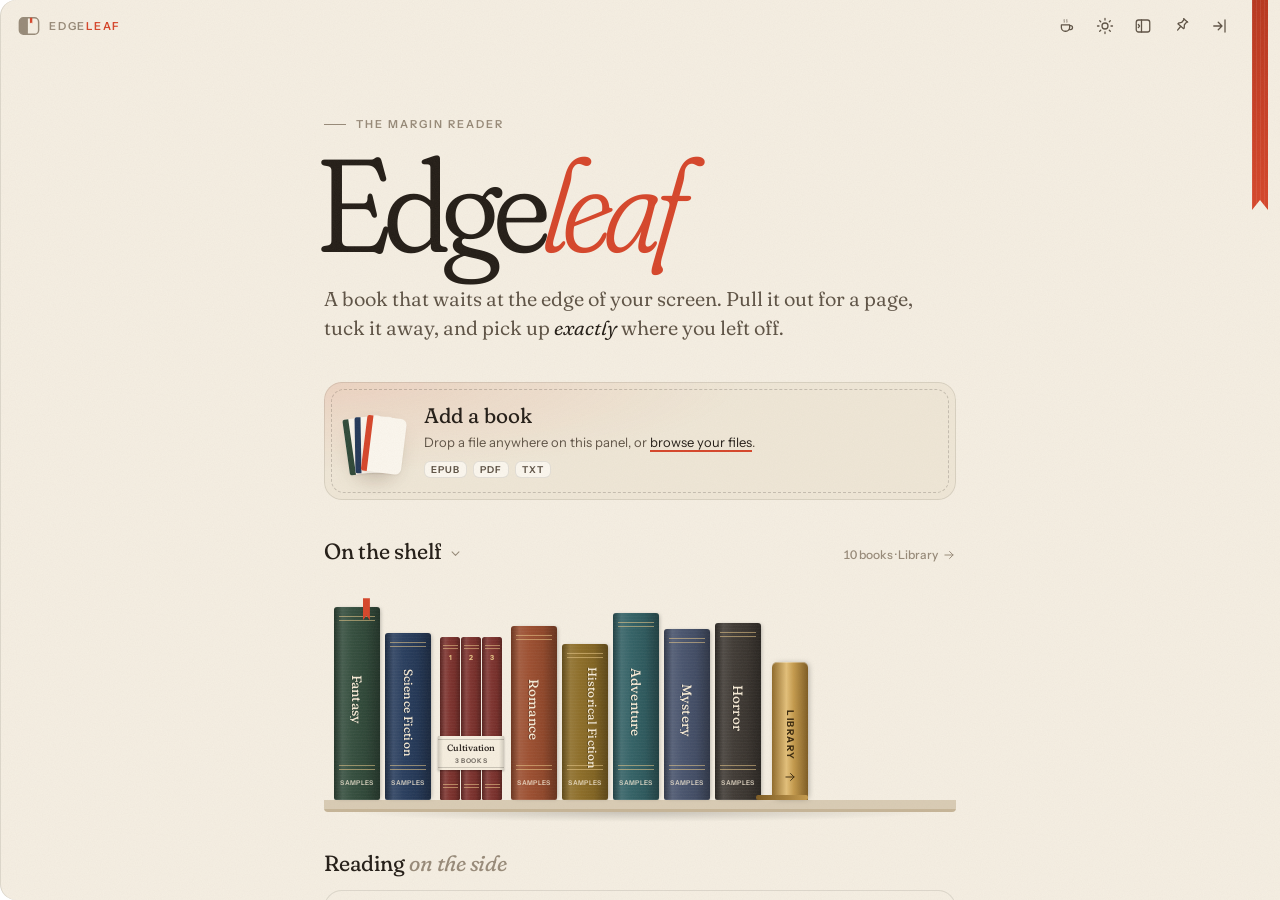
==== demo/index.html @ f2e80395 "Update the download page" ====
<!doctype html>
<html lang="en" data-theme="paper" data-side="right">
  <head>
    <meta charset="UTF-8" />
    <meta name="viewport" content="width=device-width, initial-scale=1.0" />
    <title>Edgeleaf</title>
    <script type="module" crossorigin src="./assets/main-uQHDrkDy.js"></script>
    <link rel="modulepreload" crossorigin href="./assets/core-wILW7VWW.js">
    <link rel="modulepreload" crossorigin href="./assets/preload-helper-uBIymjUX.js">
    <link rel="modulepreload" crossorigin href="./assets/formats-BS9eq_yO.js">
    <link rel="stylesheet" crossorigin href="./assets/main-HCdjuvVk.css">
  </head>
  <body>
    <div class="app">
      <div class="view view-home"></div>
      <div class="view view-library" hidden></div>
      <div class="view view-reader" hidden></div>
      <div class="veil" aria-hidden="true">
        <div class="veil-frame">
          <div class="veil-book"><span></span><span></span><span></span></div>
          <div class="veil-title">Let go to shelve it</div>
          <div class="veil-sub">EPUB · PDF · TXT</div>
        </div>
      </div>
      <div class="toasts"></div>
      <div class="grip" title="Drag to resize · double-click for ⅓"><span class="grip-label"></span></div>
    </div>
  </body>
</html>
---- demo/assets/main-HCdjuvVk.css ----
@font-face{font-family:Fraunces Variable;font-style:normal;font-display:swap;font-weight:100 900;src:url(./fraunces-vietnamese-full-normal-7BpKI3vF.woff2)format("woff2-variations");unicode-range:U+102-103,U+110-111,U+128-129,U+168-169,U+1A0-1A1,U+1AF-1B0,U+300-301,U+303-304,U+308-309,U+323,U+329,U+1EA0-1EF9,U+20AB}@font-face{font-family:Fraunces Variable;font-style:normal;font-display:swap;font-weight:100 900;src:url(./fraunces-latin-ext-full-normal-YHFkNujK.woff2)format("woff2-variations");unicode-range:U+100-2BA,U+2BD-2C5,U+2C7-2CC,U+2CE-2D7,U+2DD-2FF,U+304,U+308,U+329,U+1D00-1DBF,U+1E00-1E9F,U+1EF2-1EFF,U+2020,U+20A0-20AB,U+20AD-20C0,U+2113,U+2C60-2C7F,U+A720-A7FF}@font-face{font-family:Fraunces Variable;font-style:normal;font-display:swap;font-weight:100 900;src:url(./fraunces-latin-full-normal-CFFu7zhK.woff2)format("woff2-variations");unicode-range:U+??,U+131,U+152-153,U+2BB-2BC,U+2C6,U+2DA,U+2DC,U+304,U+308,U+329,U+2000-206F,U+20AC,U+2122,U+2191,U+2193,U+2212,U+2215,U+FEFF,U+FFFD}@font-face{font-family:Fraunces Variable;font-style:italic;font-display:swap;font-weight:100 900;src:url(./fraunces-vietnamese-full-italic-BHALq22K.woff2)format("woff2-variations");unicode-range:U+102-103,U+110-111,U+128-129,U+168-169,U+1A0-1A1,U+1AF-1B0,U+300-301,U+303-304,U+308-309,U+323,U+329,U+1EA0-1EF9,U+20AB}@font-face{font-family:Fraunces Variable;font-style:italic;font-display:swap;font-weight:100 900;src:url(./fraunces-latin-ext-full-italic-B8-t4Nou.woff2)format("woff2-variations");unicode-range:U+100-2BA,U+2BD-2C5,U+2C7-2CC,U+2CE-2D7,U+2DD-2FF,U+304,U+308,U+329,U+1D00-1DBF,U+1E00-1E9F,U+1EF2-1EFF,U+2020,U+20A0-20AB,U+20AD-20C0,U+2113,U+2C60-2C7F,U+A720-A7FF}@font-face{font-family:Fraunces Variable;font-style:italic;font-display:swap;font-weight:100 900;src:url(./fraunces-latin-full-italic-D2JnYqd-.woff2)format("woff2-variations");unicode-range:U+??,U+131,U+152-153,U+2BB-2BC,U+2C6,U+2DA,U+2DC,U+304,U+308,U+329,U+2000-206F,U+20AC,U+2122,U+2191,U+2193,U+2212,U+2215,U+FEFF,U+FFFD}@font-face{font-family:Literata Variable;font-style:normal;font-display:swap;font-weight:200 900;src:url(./literata-cyrillic-ext-wght-normal-CGKlZYBf.woff2)format("woff2-variations");unicode-range:U+460-52F,U+1C80-1C8A,U+20B4,U+2DE0-2DFF,U+A640-A69F,U+FE2E-FE2F}@font-face{font-family:Literata Variable;font-style:normal;font-display:swap;font-weight:200 900;src:url(./literata-cyrillic-wght-normal-DLqwHbi6.woff2)format("woff2-variations");unicode-range:U+301,U+400-45F,U+490-491,U+4B0-4B1,U+2116}@font-face{font-family:Literata Variable;font-style:normal;font-display:swap;font-weight:200 900;src:url(./literata-greek-ext-wght-normal-e3e57Shi.woff2)format("woff2-variations");unicode-range:U+1F??}@font-face{font-family:Literata Variable;font-style:normal;font-display:swap;font-weight:200 900;src:url(./literata-greek-wght-normal-CO1l-giJ.woff2)format("woff2-variations");unicode-range:U+370-377,U+37A-37F,U+384-38A,U+38C,U+38E-3A1,U+3A3-3FF}@font-face{font-family:Literata Variable;font-style:normal;font-display:swap;font-weight:200 900;src:url(./literata-vietnamese-wght-normal-LcSrhZ7T.woff2)format("woff2-variations");unicode-range:U+102-103,U+110-111,U+128-129,U+168-169,U+1A0-1A1,U+1AF-1B0,U+300-301,U+303-304,U+308-309,U+323,U+329,U+1EA0-1EF9,U+20AB}@font-face{font-family:Literata Variable;font-style:normal;font-display:swap;font-weight:200 900;src:url(./literata-latin-ext-wght-normal-BnEbWgdZ.woff2)format("woff2-variations");unicode-range:U+100-2BA,U+2BD-2C5,U+2C7-2CC,U+2CE-2D7,U+2DD-2FF,U+304,U+308,U+329,U+1D00-1DBF,U+1E00-1E9F,U+1EF2-1EFF,U+2020,U+20A0-20AB,U+20AD-20C0,U+2113,U+2C60-2C7F,U+A720-A7FF}@font-face{font-family:Literata Variable;font-style:normal;font-display:swap;font-weight:200 900;src:url(./literata-latin-wght-normal-DLxlUchJ.woff2)format("woff2-variations");unicode-range:U+??,U+131,U+152-153,U+2BB-2BC,U+2C6,U+2DA,U+2DC,U+304,U+308,U+329,U+2000-206F,U+20AC,U+2122,U+2191,U+2193,U+2212,U+2215,U+FEFF,U+FFFD}@font-face{font-family:Literata Variable;font-style:italic;font-display:swap;font-weight:200 900;src:url(./literata-cyrillic-ext-wght-italic-DrMGjC4f.woff2)format("woff2-variations");unicode-range:U+460-52F,U+1C80-1C8A,U+20B4,U+2DE0-2DFF,U+A640-A69F,U+FE2E-FE2F}@font-face{font-family:Literata Variable;font-style:italic;font-display:swap;font-weight:200 900;src:url(./literata-cyrillic-wght-italic-C2hF6zFe.woff2)format("woff2-variations");unicode-range:U+301,U+400-45F,U+490-491,U+4B0-4B1,U+2116}@font-face{font-family:Literata Variable;font-style:italic;font-display:swap;font-weight:200 900;src:url(./literata-greek-ext-wght-italic-f6xT_0ee.woff2)format("woff2-variations");unicode-range:U+1F??}@font-face{font-family:Literata Variable;font-style:italic;font-display:swap;font-weight:200 900;src:url(./literata-greek-wght-italic-9BAkQpca.woff2)format("woff2-variations");unicode-range:U+370-377,U+37A-37F,U+384-38A,U+38C,U+38E-3A1,U+3A3-3FF}@font-face{font-family:Literata Variable;font-style:italic;font-display:swap;font-weight:200 900;src:url(./literata-vietnamese-wght-italic-LyOFdRXZ.woff2)format("woff2-variations");unicode-range:U+102-103,U+110-111,U+128-129,U+168-169,U+1A0-1A1,U+1AF-1B0,U+300-301,U+303-304,U+308-309,U+323,U+329,U+1EA0-1EF9,U+20AB}@font-face{font-family:Literata Variable;font-style:italic;font-display:swap;font-weight:200 900;src:url(./literata-latin-ext-wght-italic-CC1SwlwQ.woff2)format("woff2-variations");unicode-range:U+100-2BA,U+2BD-2C5,U+2C7-2CC,U+2CE-2D7,U+2DD-2FF,U+304,U+308,U+329,U+1D00-1DBF,U+1E00-1E9F,U+1EF2-1EFF,U+2020,U+20A0-20AB,U+20AD-20C0,U+2113,U+2C60-2C7F,U+A720-A7FF}@font-face{font-family:Literata Variable;font-style:italic;font-display:swap;font-weight:200 900;src:url(./literata-latin-wght-italic-Bm_GJfSc.woff2)format("woff2-variations");unicode-range:U+??,U+131,U+152-153,U+2BB-2BC,U+2C6,U+2DA,U+2DC,U+304,U+308,U+329,U+2000-206F,U+20AC,U+2122,U+2191,U+2193,U+2212,U+2215,U+FEFF,U+FFFD}@font-face{font-family:Newsreader Variable;font-style:normal;font-display:swap;font-weight:200 800;src:url(./newsreader-vietnamese-wght-normal-Czsa-EzN.woff2)format("woff2-variations");unicode-range:U+102-103,U+110-111,U+128-129,U+168-169,U+1A0-1A1,U+1AF-1B0,U+300-301,U+303-304,U+308-309,U+323,U+329,U+1EA0-1EF9,U+20AB}@font-face{font-family:Newsreader Variable;font-style:normal;font-display:swap;font-weight:200 800;src:url(./newsreader-latin-ext-wght-normal-C-3rgBeH.woff2)format("woff2-variations");unicode-range:U+100-2BA,U+2BD-2C5,U+2C7-2CC,U+2CE-2D7,U+2DD-2FF,U+304,U+308,U+329,U+1D00-1DBF,U+1E00-1E9F,U+1EF2-1EFF,U+2020,U+20A0-20AB,U+20AD-20C0,U+2113,U+2C60-2C7F,U+A720-A7FF}@font-face{font-family:Newsreader Variable;font-style:normal;font-display:swap;font-weight:200 800;src:url(./newsreader-latin-wght-normal-CCVVNp6i.woff2)format("woff2-variations");unicode-range:U+??,U+131,U+152-153,U+2BB-2BC,U+2C6,U+2DA,U+2DC,U+304,U+308,U+329,U+2000-206F,U+20AC,U+2122,U+2191,U+2193,U+2212,U+2215,U+FEFF,U+FFFD}@font-face{font-family:Newsreader Variable;font-style:italic;font-display:swap;font-weight:200 800;src:url(./newsreader-vietnamese-wght-italic-xAqemagA.woff2)format("woff2-variations");unicode-range:U+102-103,U+110-111,U+128-129,U+168-169,U+1A0-1A1,U+1AF-1B0,U+300-301,U+303-304,U+308-309,U+323,U+329,U+1EA0-1EF9,U+20AB}@font-face{font-family:Newsreader Variable;font-style:italic;font-display:swap;font-weight:200 800;src:url(./newsreader-latin-ext-wght-italic-DFS986qL.woff2)format("woff2-variations");unicode-range:U+100-2BA,U+2BD-2C5,U+2C7-2CC,U+2CE-2D7,U+2DD-2FF,U+304,U+308,U+329,U+1D00-1DBF,U+1E00-1E9F,U+1EF2-1EFF,U+2020,U+20A0-20AB,U+20AD-20C0,U+2113,U+2C60-2C7F,U+A720-A7FF}@font-face{font-family:Newsreader Variable;font-style:italic;font-display:swap;font-weight:200 800;src:url(./newsreader-latin-wght-italic-Bxi8ein9.woff2)format("woff2-variations");unicode-range:U+??,U+131,U+152-153,U+2BB-2BC,U+2C6,U+2DA,U+2DC,U+304,U+308,U+329,U+2000-206F,U+20AC,U+2122,U+2191,U+2193,U+2212,U+2215,U+FEFF,U+FFFD}@font-face{font-family:Instrument Sans Variable;font-style:normal;font-display:swap;font-weight:400 700;src:url(./instrument-sans-latin-ext-wght-normal-B5bTHO_g.woff2)format("woff2-variations");unicode-range:U+100-2BA,U+2BD-2C5,U+2C7-2CC,U+2CE-2D7,U+2DD-2FF,U+304,U+308,U+329,U+1D00-1DBF,U+1E00-1E9F,U+1EF2-1EFF,U+2020,U+20A0-20AB,U+20AD-20C0,U+2113,U+2C60-2C7F,U+A720-A7FF}@font-face{font-family:Instrument Sans Variable;font-style:normal;font-display:swap;font-weight:400 700;src:url(./instrument-sans-latin-wght-normal-BbzFLZTg.woff2)format("woff2-variations");unicode-range:U+??,U+131,U+152-153,U+2BB-2BC,U+2C6,U+2DA,U+2DC,U+304,U+308,U+329,U+2000-206F,U+20AC,U+2122,U+2191,U+2193,U+2212,U+2215,U+FEFF,U+FFFD}:root{--display:"Fraunces Variable", "Iowan Old Style", Georgia, serif;--ui:"Instrument Sans Variable", -apple-system, "Segoe UI", system-ui, sans-serif;--read-font:"Literata Variable", Georgia, serif;--read-size:18px;--read-leading:1.6;--ease-out:cubic-bezier(.16, 1, .3, 1);--ease-in:cubic-bezier(.7, 0, .84, 0);--radius:16px;--bar-h:52px;--bg:#f5efe3;--bg-2:#efe7d7;--surface:#fbf7ef;--ink:#221c16;--ink-2:#5d5245;--ink-3:#978a79;--line:#221c161c;--line-2:#221c1633;--accent:#d6452a;--accent-2:#b8361e;--accent-soft:#d6452a1f;--on-accent:#fff8f0;--shelf:#d9ccb5;--shelf-edge:#c6b598;--shadow:0 1px 2px #3c28140f, 0 8px 24px -8px #3c28142e;--shadow-lg:0 2px 6px #3c281414, 0 24px 60px -16px #3c281459;--grain-opacity:.07;--selection:#d6452a33;--lightningcss-light:initial;--lightningcss-dark: ;color-scheme:light}[data-theme=sepia]{--bg:#ecdfc4;--bg-2:#e4d4b5;--surface:#f4e9d2;--ink:#36271a;--ink-2:#6a5236;--ink-3:#9c8563;--line:#36271a21;--line-2:#36271a3d;--accent:#b5412a;--accent-2:#963320;--accent-soft:#b5412a21;--shelf:#cdb58c;--shelf-edge:#b89c6d;--selection:#b5412a38}[data-theme=dusk]{--bg:#1d1916;--bg-2:#241f1b;--surface:#2a2420;--ink:#ebe1d1;--ink-2:#b6a792;--ink-3:#7d705f;--line:#ebe1d117;--line-2:#ebe1d12e;--accent:#f0694a;--accent-2:#ff8466;--accent-soft:#f0694a24;--on-accent:#1d1916;--shelf:#3a322b;--shelf-edge:#2b2520;--shadow:0 1px 2px #0000004d, 0 8px 24px -8px #0009;--shadow-lg:0 2px 6px #00000059, 0 24px 60px -16px #000000bf;--grain-opacity:.05;--selection:#f0694a47;--lightningcss-light: ;--lightningcss-dark:initial;color-scheme:dark}[data-theme=night]{--bg:#0c0c0e;--bg-2:#131316;--surface:#17171b;--ink:#d9d6cf;--ink-2:#9d9990;--ink-3:#65625c;--line:#d9d6cf14;--line-2:#d9d6cf29;--accent:#ff7757;--accent-2:#ff9377;--accent-soft:#ff775721;--on-accent:#0c0c0e;--shelf:#26262b;--shelf-edge:#1b1b1f;--shadow:0 1px 2px #0006, 0 8px 24px -8px #000c;--shadow-lg:0 2px 6px #00000080, 0 24px 60px -16px #000000e6;--grain-opacity:.04;--selection:#ff775742;--lightningcss-light: ;--lightningcss-dark:initial;color-scheme:dark}*,:before,:after{box-sizing:border-box}html,body{background:0 0;height:100%;margin:0;overflow:hidden}body{font-family:var(--ui);color:var(--ink);-webkit-font-smoothing:antialiased;text-rendering:optimizelegibility;-webkit-user-select:none;user-select:none;cursor:default}::selection{background:var(--selection)}button{font:inherit;color:inherit;cursor:pointer;background:0 0;border:0;padding:0}button:focus-visible,[tabindex]:focus-visible,input:focus-visible{outline:2px solid var(--accent);outline-offset:2px;border-radius:6px}svg{display:block}.app{background:var(--bg);border-radius:0 var(--radius) var(--radius) 0;box-shadow:inset -1px 0 0 var(--line);transition:background-color .5s var(--ease-out), color .5s var(--ease-out);isolation:isolate;position:fixed;inset:0;overflow:hidden}.app:after{content:"";pointer-events:none;z-index:100;opacity:var(--grain-opacity);background-image:url("data:image/svg+xml,%3Csvg xmlns='http://www.w3.org/2000/svg' width='220' height='220'%3E%3Cfilter id='n'%3E%3CfeTurbulence type='fractalNoise' baseFrequency='.85' numOctaves='3' stitchTiles='stitch'/%3E%3CfeColorMatrix values='0 0 0 0 .5 0 0 0 0 .4 0 0 0 0 .3 0 0 0 1.1 0'/%3E%3C/filter%3E%3Crect width='100%25' height='100%25' filter='url(%23n)'/%3E%3C/svg%3E");position:absolute;inset:0}[data-side=right] .app{border-radius:var(--radius) 0 0 var(--radius);box-shadow:inset 1px 0 0 var(--line)}.app{--slide:-1}[data-side=right] .app{--slide:1}.app.entering{animation:panel-in .55s var(--ease-out) both}.app.leaving{animation:panel-out .24s var(--ease-in) both}@keyframes panel-in{0%{transform:translateX(calc(var(--slide) * 36px));opacity:0;filter:blur(2px)}}@keyframes panel-out{to{transform:translateX(calc(var(--slide) * 48px));opacity:0;filter:blur(2px)}}[data-side=right] [data-act=tuck] svg{transform:scaleX(-1)}.view{flex-direction:column;display:flex;position:absolute;inset:0}.view[hidden]{display:none}.grip{z-index:70;cursor:ew-resize;touch-action:none;width:7px;position:absolute;top:0;bottom:0;right:0}[data-side=right] .grip{left:0;right:auto}.grip:before{content:"";background:var(--accent);opacity:0;width:1px;transition:opacity .2s;position:absolute;top:0;bottom:0;left:3px}.grip:after{content:"";background:var(--ink-3);opacity:0;border-radius:4px;width:4px;height:36px;margin-top:-18px;transition:opacity .2s,background-color .2s;position:absolute;top:50%;left:1.5px}.grip:hover:before,.resizing .grip:before{opacity:.5}.grip:hover:after,.resizing .grip:after{opacity:.8}.grip.snapped:after{background:var(--accent)}.grip-label{background:var(--ink);color:var(--bg);font:650 12px/1 var(--ui);font-variant-numeric:tabular-nums;white-space:nowrap;opacity:0;pointer-events:none;border-radius:9px;padding:6px 9px;transition:opacity .15s;position:absolute;top:50%;left:14px;translate:0 -50%}[data-side=left] .grip-label{left:auto;right:14px}.resizing .grip-label{opacity:1}.resizing,.resizing *{cursor:ew-resize!important;-webkit-user-select:none!important;user-select:none!important}[data-side=left] .rail{right:7px}.bar{z-index:20;height:var(--bar-h);flex:none;align-items:center;gap:4px;padding:0 44px 0 12px;display:flex;position:relative}.icon-btn{width:34px;height:34px;color:var(--ink-2);transition:background-color .2s, color .2s, transform .2s var(--ease-out);border-radius:10px;place-items:center;display:grid}.icon-btn:hover{background:var(--line);color:var(--ink)}.icon-btn:active{transform:scale(.92)}.icon-btn[aria-pressed=true]{color:var(--accent);background:var(--accent-soft)}.icon-btn svg{width:18px;height:18px}.pin-btn svg{transition:transform .5s var(--ease-out);transform:rotate(40deg)translateY(-1px)}.pin-btn .pin-body{transition:fill .3s}.pin-btn[aria-pressed=true] svg{transform:translateY(1.5px)}.pin-btn[aria-pressed=true] .pin-body{fill:color-mix(in srgb, currentColor 22%, transparent)}.spacer{flex:1}[data-tip]{position:relative}[data-tip]:after{content:attr(data-tip);background:var(--ink);color:var(--bg);font:500 11px/1 var(--ui);letter-spacing:.01em;white-space:nowrap;opacity:0;pointer-events:none;transition:opacity .15s, translate .2s var(--ease-out);z-index:50;border-radius:7px;padding:5px 8px;position:absolute;top:calc(100% + 6px);left:50%;translate:-50% -4px}[data-tip]:hover:after{opacity:1;transition-delay:.45s;translate:-50%}[data-tip-align=end]:after{left:auto;right:0;translate:0 -4px}[data-tip-align=end]:hover:after{translate:0}[data-tip-pos=above]:after{top:auto;bottom:calc(100% + 6px)}.kbd{background:var(--surface);min-width:24px;height:24px;box-shadow:inset 0 -2px 0 var(--line-2), 0 0 0 1px var(--line);font:600 11px/1 var(--ui);color:var(--ink-2);border-radius:7px;place-items:center;padding:0 6px;display:inline-grid}.switch{background:var(--line-2);border-radius:99px;flex:none;width:34px;height:20px;transition:background-color .25s;position:relative}.switch:after{content:"";background:var(--surface);width:16px;height:16px;transition:transform .3s var(--ease-out);border-radius:50%;position:absolute;top:2px;left:2px;box-shadow:0 1px 3px #00000040}.switch[aria-checked=true]{background:var(--accent)}.switch[aria-checked=true]:after{transform:translate(14px)}.seg{background:var(--bg-2);box-shadow:inset 0 0 0 1px var(--line);border-radius:11px;padding:3px;display:flex}.seg button{height:30px;font:550 12.5px/1 var(--ui);color:var(--ink-2);border-radius:8px;flex:1;transition:background-color .2s,color .2s,box-shadow .2s}.seg button[aria-pressed=true]{background:var(--surface);color:var(--ink);box-shadow:var(--shadow)}.toasts{z-index:90;pointer-events:none;justify-items:center;gap:8px;width:calc(100% - 32px);display:grid;position:absolute;bottom:22px;left:50%;translate:-50%}.toast{background:var(--ink);max-width:100%;color:var(--bg);font:500 13px/1.35 var(--ui);box-shadow:var(--shadow-lg);animation:toast-in .4s var(--ease-out) both;border-radius:12px;padding:10px 14px}.toast.with-action{pointer-events:auto;align-items:center;gap:14px;display:flex}.toast-action{font:700 12.5px/1 var(--ui);color:var(--accent-2);letter-spacing:.02em;flex:none}[data-theme=paper] .toast-action,[data-theme=sepia] .toast-action{color:#ffb49f}.toast.out{animation:toast-out .3s var(--ease-in) both}@keyframes toast-in{0%{opacity:0;transform:translateY(12px)scale(.96)}}@keyframes toast-out{to{opacity:0;transform:translateY(8px)}}.menu{z-index:95;background:var(--surface);min-width:190px;box-shadow:var(--shadow-lg), 0 0 0 1px var(--line);animation:pop .18s var(--ease-out) both;border-radius:12px;padding:5px;position:fixed}.menu button{width:100%;font:500 13px/1 var(--ui);text-align:left;border-radius:8px;align-items:center;gap:10px;padding:8px 10px;display:flex}.menu button:hover{background:var(--line)}.menu button.danger{color:var(--accent)}.menu-heading{font:650 10px/1 var(--ui);letter-spacing:.14em;text-transform:uppercase;color:var(--ink-3);padding:8px 10px 4px}.menu-check{color:var(--accent);margin-left:auto;font-weight:700}.menu{max-width:min(300px,100vw - 16px);max-height:min(84vh,640px);overflow-y:auto}.menu hr{background:var(--line);border:0;height:1px;margin:4px 6px}@keyframes pop{0%{opacity:0;transform:scale(.96)translateY(-4px)}}.veil{z-index:80;background:color-mix(in srgb, var(--bg) 82%, transparent);-webkit-backdrop-filter:blur(10px)saturate(1.2);opacity:0;pointer-events:none;transition:opacity .25s var(--ease-out);place-items:center;padding:18px;display:grid;position:absolute;inset:0}.veil.on{opacity:1}.veil-frame{border:1.5px dashed var(--accent);text-align:center;width:100%;height:100%;transition:transform .45s var(--ease-out);border-radius:20px;place-content:center;justify-items:center;gap:18px;display:grid;transform:scale(.97)}.veil.on .veil-frame{transform:none}.veil-book{width:84px;height:108px;animation:1.8s ease-in-out infinite veil-bob;position:relative}.veil-book span{background:var(--surface);box-shadow:var(--shadow);border-left:8px solid var(--accent);border-radius:4px 10px 10px 4px;position:absolute;inset:0}.veil-book span:first-child{opacity:.5;transform:rotate(-9deg)translate(-14px,6px)}.veil-book span:nth-child(2){opacity:.75;transform:rotate(6deg)translate(12px,2px)}@keyframes veil-bob{50%{transform:translateY(-8px)}}.veil-title{font:400 30px/1.05 var(--display);font-variation-settings:"opsz" 144, "SOFT" 100, "WONK" 1;letter-spacing:-.02em}.veil-sub{color:var(--ink-3);letter-spacing:.02em;font-size:13px}@media (prefers-reduced-motion:reduce){*,:before,:after{transition-duration:.001ms!important;animation-duration:.001ms!important}}.menu:has(.menu-choices){min-width:232px}.menu-choices{grid-auto-columns:minmax(0,1fr);grid-auto-flow:column;gap:3px;padding:2px 3px 6px;display:grid}.menu .menu-choices button{font:550 10px/1.1 var(--ui);text-align:center;color:var(--ink-2);border-radius:9px;align-content:start;justify-items:center;gap:6px;padding:8px 2px 7px;display:grid}.menu-choices svg{width:17px;height:17px}.menu .menu-choices.compact button{padding:7px 2px}.menu-icon{width:17px;height:17px;color:var(--ink-3);flex:none;place-items:center;display:grid}.menu-icon svg{width:16px;height:16px}.menu button:hover .menu-icon{color:var(--ink)}.menu button.danger .menu-icon{color:inherit}.menu-label{text-overflow:ellipsis;white-space:nowrap;flex:1;min-width:0;overflow:hidden}.menu-hint{font:500 11px/1 var(--ui);color:var(--ink-3);font-variant-numeric:tabular-nums;flex:none}.menu-hint+.menu-check{margin-left:0}.menu.has-filter{width:250px;max-height:min(64vh,430px)}.menu-filter{z-index:1;border:0;border-bottom:1px solid var(--line);background:var(--surface);width:calc(100% + 10px);font:500 13px/1 var(--ui);color:var(--ink);-webkit-user-select:text;user-select:text;border-radius:12px 12px 0 0;outline:0;margin:-5px -5px 4px;padding:13px 15px 10px;display:block;position:sticky;top:-5px}.menu-filter::placeholder{color:var(--ink-3)}.menu button[hidden],.menu hr[hidden],.menu-heading[hidden],.menu-choices[hidden],.menu-none[hidden]{display:none}.menu-none{font:italic 13.5px/1.2 var(--display);color:var(--ink-3);padding:10px}.menu button:focus-visible{background:var(--line);outline:0}.menu .menu-choices button[aria-checked=true]{background:var(--accent-soft);color:var(--accent)}.home-scroll{scrollbar-width:none;flex:1;overflow:clip auto}.home-scroll::-webkit-scrollbar{display:none}.home{--gutter:clamp(32px, 6vw, 44px);padding:4px var(--gutter) 40px;grid-template-columns:minmax(0,1fr);gap:40px;max-width:720px;margin:0 auto;display:grid}.continue-host:empty{display:none}.brand-mark{font:600 11px/1 var(--ui);letter-spacing:.16em;text-transform:uppercase;color:var(--ink-3);align-items:center;gap:9px;padding:0 6px;display:flex}.brand-mark svg{width:22px;height:22px}.brand-mark b{font-weight:inherit;color:var(--accent)}.tip-btn .steam{opacity:.5;transition:opacity .3s,stroke .3s}.tip-btn:hover .steam{stroke:var(--accent);opacity:1;animation:steam 1.8s var(--ease-out) infinite}.tip-btn:hover .steam+.steam{animation-delay:.4s}@keyframes steam{0%{opacity:0;transform:translateY(2px)}45%{opacity:1}to{opacity:0;transform:translateY(-2px)}}@media (prefers-reduced-motion:reduce){.tip-btn:hover .steam{animation:none}}.rise{animation:rise .9s var(--ease-out) both;animation-delay:calc(var(--i,0) * 70ms + 80ms)}@keyframes rise{0%{opacity:0;transform:translateY(14px)}}.hero{padding-top:clamp(28px,7vh,72px);position:relative}.eyebrow{font:600 11px/1 var(--ui);letter-spacing:.18em;text-transform:uppercase;color:var(--ink-3);align-items:center;gap:10px;display:flex}.eyebrow:before{content:"";background:currentColor;width:22px;height:1px}.wordmark{font-family:var(--display);letter-spacing:-.055em;font-variation-settings:"opsz" 144, "SOFT" 100, "WONK" 1;color:var(--ink);margin:18px 0 0 -.05em;font-size:clamp(64px,19vw,132px);font-weight:340;line-height:.86}.wordmark em{color:var(--accent);font-variation-settings:"opsz" 144, "SOFT" 100, "WONK" 1;font-style:italic;font-weight:300}.hero-ribbon{z-index:25;background:linear-gradient(180deg, var(--accent-2), var(--accent));clip-path:polygon(0 0,100% 0,100% 100%,50% calc(100% - 10px),0 100%);transform-origin:top;width:16px;height:210px;animation:ribbon-drop 1.3s var(--ease-out) .25s both;view-transition-name:ribbon;pointer-events:none;position:absolute;top:0;right:12px}.hero-ribbon:after{content:"";background:repeating-linear-gradient(90deg,#ffffff14 0 1px,#0000 1px 4px);position:absolute;inset:0}@keyframes ribbon-drop{0%{transform:scaleY(.15)}60%{transform:scaleY(1.04)}}.lede{max-width:30em;font-family:var(--display);font-variation-settings:"opsz" 24, "SOFT" 50;color:var(--ink-2);text-wrap:pretty;margin:22px 0 0;font-size:clamp(17px,4.2vw,20px);font-weight:360;line-height:1.45}.lede i{color:var(--ink)}.sec-head{justify-content:space-between;align-items:baseline;gap:12px;margin-bottom:16px;display:flex}.sec-head h2{font:400 22px/1 var(--display);font-variation-settings:"opsz" 48, "SOFT" 100;letter-spacing:-.01em;margin:0}.sec-head h2 i{color:var(--ink-3)}.shelf-pick{min-width:0;color:var(--ink);align-items:center;gap:7px;display:inline-flex}.shelf-pick[hidden]{display:none}.shelf-pick h2{text-overflow:ellipsis;white-space:nowrap;min-width:0;padding-bottom:2px;overflow:hidden}.shelf-pick svg{width:15px;height:15px;color:var(--ink-3);transition:transform .35s var(--ease-out), color .2s;flex:none;margin-top:3px}.shelf-pick:hover svg,.shelf-pick:focus-visible svg{color:var(--accent);transform:translateY(2px)}.sec-head .count{font:500 12px/1 var(--ui);color:var(--ink-3);font-variant-numeric:tabular-nums}.continue{background:var(--surface);width:100%;box-shadow:var(--shadow), inset 0 0 0 1px var(--line);text-align:left;transition:transform .35s var(--ease-out), box-shadow .35s var(--ease-out);border-radius:18px;align-items:center;gap:18px;padding:16px 18px 16px 16px;display:flex}.continue:hover{box-shadow:var(--shadow-lg), inset 0 0 0 1px var(--line);transform:translateY(-2px)}.continue:hover .continue-go{background:var(--accent);color:var(--on-accent);transform:translate(2px)}.cover{aspect-ratio:2/3;background:var(--c,#555) center / cover no-repeat;border-radius:3px 6px 6px 3px;flex:none;width:64px;position:relative;overflow:hidden;box-shadow:0 1px 1px #00000026,0 10px 18px -8px #00000073}.cover:before{content:"";background:linear-gradient(90deg,#00000047,#ffffff2e 5%,#0000000f 9%,#0000 16%);position:absolute;inset:0}.cover.typeset{color:#f6ecd9;align-content:space-between;padding:9px 7px 8px 10px;display:grid}.cover.typeset b{font:500 10px/1.1 var(--display);-webkit-hyphens:auto;hyphens:auto;font-variation-settings:"opsz" 24, "SOFT" 100;-webkit-line-clamp:5;-webkit-box-orient:vertical;display:-webkit-box;overflow:hidden}.cover.typeset span{font:600 6.5px/1 var(--ui);letter-spacing:.14em;text-transform:uppercase;opacity:.7;white-space:nowrap;text-overflow:ellipsis;overflow:hidden}.continue-body{flex:1;min-width:0}.continue-label{font:600 10.5px/1 var(--ui);letter-spacing:.16em;text-transform:uppercase;color:var(--accent)}.continue-title{font:400 21px/1.12 var(--display);font-variation-settings:"opsz" 36, "SOFT" 60;letter-spacing:-.01em;-webkit-line-clamp:2;-webkit-box-orient:vertical;margin-top:8px;display:-webkit-box;overflow:hidden}.continue-author{font:italic 400 14px/1.3 var(--display);color:var(--ink-2);white-space:nowrap;text-overflow:ellipsis;margin-top:3px;overflow:hidden}.meter{background:var(--line);border-radius:3px;height:3px;margin-top:12px;overflow:hidden}.meter i{height:100%;width:calc(var(--p) * 100%);background:var(--accent);border-radius:inherit;display:block}.continue-meta{font:500 11.5px/1.3 var(--ui);color:var(--ink-3);font-variant-numeric:tabular-nums;white-space:nowrap;text-overflow:ellipsis;margin-top:8px;overflow:hidden}.continue-go{background:var(--bg-2);width:38px;height:38px;color:var(--ink-2);transition:background-color .3s, color .3s, transform .35s var(--ease-out);border-radius:50%;flex:none;place-items:center;display:grid}.continue-go svg{width:18px;height:18px}.continue-label{white-space:nowrap}@media (max-width:430px){.continue{gap:14px;padding:14px}.continue .cover{width:54px}.continue-go{display:none}.continue-title{font-size:19px}.slot{gap:16px;padding:20px 18px}}.slot{text-align:left;background:radial-gradient(120% 140% at 0% 0%, var(--accent-soft), transparent 55%), var(--bg-2);width:100%;box-shadow:inset 0 0 0 1px var(--line);transition:box-shadow .3s, transform .35s var(--ease-out);border-radius:18px;align-items:center;gap:20px;padding:22px;display:flex;position:relative;overflow:hidden}.slot:after{content:"";border:1.5px dashed var(--line-2);pointer-events:none;border-radius:13px;transition:border-color .3s;position:absolute;inset:7px}.slot:hover{transform:translateY(-1px)}.slot:hover:after{border-color:var(--accent)}.slot-art{flex:none;width:58px;height:64px;position:relative}.slot-art span{background:var(--surface);width:40px;height:56px;box-shadow:var(--shadow);transition:transform .55s var(--ease-out);border-radius:2px 6px 6px 2px;position:absolute;bottom:0}.slot-art span:before{content:"";background:var(--c);border-radius:2px 0 0 2px;width:6px;position:absolute;top:0;bottom:0;left:0}.slot-art span:first-child{--c:#2f4a3a;left:0;transform:rotate(-8deg)}.slot-art span:nth-child(2){--c:#23395b;left:9px;transform:rotate(-1deg)}.slot-art span:nth-child(3){--c:var(--accent);left:18px;transform:rotate(7deg)}.slot:hover .slot-art span:first-child{transform:rotate(-16deg)translate(-4px,-2px)}.slot:hover .slot-art span:nth-child(2){transform:rotate(-2deg)translateY(-6px)}.slot:hover .slot-art span:nth-child(3){transform:rotate(14deg)translate(6px,-3px)}.slot-title{font:400 21px/1.1 var(--display);font-variation-settings:"opsz" 36, "SOFT" 100, "WONK" 1}.slot-sub{color:var(--ink-2);margin-top:6px;font-size:13px;line-height:1.4}.slot-sub u{-webkit-text-decoration-color:var(--accent);text-decoration-color:var(--accent);text-underline-offset:3px;color:var(--ink);text-decoration-thickness:1.5px}.formats{gap:6px;margin-top:10px;display:flex}.formats span{font:650 9.5px/1 var(--ui);letter-spacing:.1em;color:var(--ink-2);background:var(--surface);box-shadow:inset 0 0 0 1px var(--line);border-radius:6px;padding:4px 7px}.slot.busy .slot-title:after{content:"…";animation:1s steps(2,end) infinite blink}@keyframes blink{50%{opacity:0}}.rack{--row:232px;--plank:12px;background:repeating-linear-gradient(to bottom, transparent 0 calc(var(--row) - var(--plank)), var(--shelf) calc(var(--row) - var(--plank)) calc(var(--row) - 3px), var(--shelf-edge) calc(var(--row) - 3px) var(--row));border-radius:4px;flex-wrap:wrap;align-items:flex-end;column-gap:5px;padding:0 10px;display:flex;position:relative}.rack:after{content:"";pointer-events:none;background:radial-gradient(50% 100% at 50% 0,#0000002e,#0000);height:10px;position:absolute;bottom:-10px;left:4%;right:4%}.slot-cell[hidden]{display:none}.slot-cell{height:var(--row);padding-bottom:var(--plank);align-items:flex-end;display:flex}.spine{--w:40px;--h:180px;width:var(--w);height:var(--h);background-color:var(--c);color:#f5ead6;transform-origin:bottom;transition:transform .45s var(--ease-out), filter .3s;animation:spine-in .7s var(--ease-out) both;animation-delay:calc(var(--i,0) * 45ms + .25s);background-image:linear-gradient(90deg,#00000052,#ffffff1a 18%,#ffffff05 40%,#00000014 70%,#00000059),repeating-linear-gradient(0deg,#ffffff06 0 1px,#0000 1px 3px);border-radius:3px 3px 2px 2px;flex-direction:column;align-items:center;padding:22px 0 14px;display:flex;position:relative;box-shadow:inset 0 -1px #ffffff14,2px 0 4px -2px #00000059}@keyframes spine-in{0%{opacity:0;transform:translateY(24px)rotate(4deg)}}.spine:before,.spine:after{content:"";border-top:1px solid #eccb8a8c;border-bottom:1px solid #eccb8a8c;height:5px;position:absolute;left:5px;right:5px}.spine:before{top:9px}.spine:after{bottom:30px}.spine-title{writing-mode:vertical-rl;min-height:0;font:450 13.5px/1.05 var(--display);font-variation-settings:"opsz" 18, "SOFT" 100;letter-spacing:.01em;text-overflow:ellipsis;white-space:nowrap;text-shadow:0 1px #0000004d;flex:1;max-height:100%;overflow:hidden}.spine-title[data-lines="2"]{white-space:normal;text-wrap:balance;text-overflow:clip;width:2.2em}.spine-author{font:700 6.5px/1 var(--ui);letter-spacing:.06em;text-transform:uppercase;opacity:.72;max-width:calc(var(--w) - 6px);text-align:center;margin-top:auto;padding-top:10px;overflow:hidden}.spine-mark{background:var(--accent);clip-path:polygon(0 0,100% 0,100% 100%,50% 78%,0 100%);width:7px;height:22px;transition:transform .4s var(--ease-out);position:absolute;top:-9px;right:22%}.spine-done{color:#eccb8ae6;font-size:8px;line-height:1;position:absolute;bottom:3px}.spine:hover,.spine:focus-visible{filter:brightness(1.08);transform:translateY(-14px)rotate(-1.5deg)}.spine:hover .spine-mark{transform:translateY(-4px)}.spine:focus-visible{outline-offset:3px}.spine.ghost{box-shadow:none;border:1.5px dashed var(--line-2);cursor:default;background:0 0;animation-name:ghost-in}.spine.ghost:before,.spine.ghost:after{display:none}@keyframes ghost-in{0%{opacity:0}}.empty-note{font:italic 400 15px/1.45 var(--display);color:var(--ink-3);text-wrap:balance;margin:18px 4px 0}.peek{z-index:60;background:var(--surface);width:236px;box-shadow:var(--shadow-lg), 0 0 0 1px var(--line);pointer-events:none;opacity:0;transition:opacity .2s, transform .3s var(--ease-out);border-radius:14px;gap:12px;padding:12px;display:flex;position:fixed;transform:translateY(6px)scale(.98)}.peek.on{opacity:1;transform:none}.peek .cover{width:46px}.peek .cover.typeset{padding:6px 4px 6px 7px}.peek .cover.typeset b{font-size:7.5px}.peek .cover.typeset span{font-size:5px}.peek-title{font:450 15px/1.15 var(--display);font-variation-settings:"opsz" 24, "SOFT" 60;-webkit-line-clamp:3;-webkit-box-orient:vertical;display:-webkit-box;overflow:hidden}.peek-author{font:italic 13px/1.2 var(--display);color:var(--ink-2);margin-top:3px}.peek-genres{font:600 10px/1.3 var(--ui);letter-spacing:.04em;color:var(--accent);margin-top:4px}.peek-meta{font:500 11px/1.3 var(--ui);color:var(--ink-3);margin-top:8px}.how{box-shadow:inset 0 0 0 1px var(--line);border-radius:18px;gap:2px;padding:8px;display:grid}.how-row{color:var(--ink-2);border-radius:12px;flex-wrap:wrap;align-items:center;gap:10px 14px;padding:12px 10px;font-size:13.5px;line-height:1.35;display:flex}.how-row+.how-row{border-top:1px solid var(--line);border-radius:0}.how-keys{flex:none;gap:4px;width:92px;display:flex}.how-row>div:nth-child(2){flex:150px;min-width:0}.how-row b{color:var(--ink);font-weight:600}.how-row .switch{margin-left:auto}.edge-demo{width:44px;height:28px;box-shadow:inset 0 0 0 1.5px var(--line-2);border-radius:6px;position:relative;overflow:hidden}.edge-demo:before{content:"";background:var(--accent);width:14px;animation:edge-peek 3.2s var(--ease-out) infinite;border-radius:3px;position:absolute;top:3px;bottom:3px;left:3px}[data-side=right] .edge-demo:before{animation-name:edge-peek-right;left:auto;right:3px}@keyframes edge-peek-right{0%,30%{transform:translate(20px)}45%,80%{transform:none}to{transform:translate(20px)}}.side-demo{width:44px;height:28px;box-shadow:inset 0 0 0 1.5px var(--line-2);border-radius:6px;position:relative}.side-demo i{background:var(--accent);width:14px;transition:left .5s var(--ease-out);border-radius:3px;position:absolute;top:3px;bottom:3px;left:3px}[data-side=right] .side-demo i{left:27px}.side-seg{flex:none;margin-left:auto}.side-seg button{padding:0 10px}@keyframes edge-peek{0%,30%{transform:translate(-20px)}45%,80%{transform:none}to{transform:translate(-20px)}}.colophon-wrap{gap:12px;display:grid}.colophon{font:500 11.5px/1.4 var(--ui);color:var(--ink-3);justify-content:space-between;align-items:center;gap:12px;padding:0 6px;display:flex}.colophon button{white-space:nowrap;color:var(--ink-3);text-underline-offset:3px;text-decoration:underline;-webkit-text-decoration-color:var(--line-2);text-decoration-color:var(--line-2);flex:none}.colophon button:hover{color:var(--accent)}.spine.is-aside{opacity:.58}.spine.is-aside:hover,.spine.is-aside:focus-visible{opacity:.9}.spine-mark.aside{opacity:.85;background:#e9dcc0;height:11px;top:-3px}.peek-series{font:600 10px/1.3 var(--ui);letter-spacing:.04em;color:var(--ink-3);margin-top:3px}.peek-stack{flex:none;width:54px;height:72px;position:relative}.peek-stack .cover{width:40px;position:absolute;top:6px;left:0}.peek-stack .cover:first-child{z-index:3;transform:rotate(-5deg)}.peek-stack .cover:nth-child(2){z-index:2;transform:translate(8px)rotate(2deg)}.peek-stack .cover:nth-child(3){z-index:1;transform:translate(15px)rotate(8deg)}.pin-demo{width:28px;height:28px;color:var(--ink-2);place-items:center;transition:color .3s;display:grid}.pin-demo svg{width:19px;height:19px;transition:transform .5s var(--ease-out);transform:rotate(40deg)}.pin-demo.on{color:var(--accent)}.pin-demo.on svg{transform:translateY(1.5px)}.rack.settled .spine:not(.landed),.rack.settled .volumes:not(.landed),.rack.settled .bookend,.continue-host.settled .continue{animation:none}.rack.settled .landed{animation-delay:0s}.view-reader{--book:var(--accent);--book-ink:color-mix(in srgb, var(--book) 72%, var(--ink))}[data-theme=dusk] .view-reader,[data-theme=night] .view-reader{--book-ink:color-mix(in srgb, var(--book) 48%, var(--ink))}.view-reader:after{content:"";z-index:24;background:linear-gradient(color-mix(in srgb, var(--bg) 0%, transparent), var(--bg));pointer-events:none;height:46px;position:absolute;bottom:0;left:0;right:0}.view-reader .bar{background:linear-gradient(var(--bg) 78%, color-mix(in srgb, var(--bg) 0%, transparent));transition:transform .45s var(--ease-out), opacity .3s;position:absolute;top:0;left:0;right:0}.view-reader.chrome-hidden .bar{opacity:0;transform:translateY(-100%)}.view-reader:before{content:"";z-index:18;background:linear-gradient(var(--bg) 28px, color-mix(in srgb, var(--bg) 0%, transparent));pointer-events:none;height:58px;position:absolute;top:0;left:0;right:0}.r-folio{z-index:19;text-align:center;font:600 9.5px/1 var(--ui);letter-spacing:.2em;text-transform:uppercase;color:var(--ink-3);white-space:nowrap;text-overflow:ellipsis;opacity:0;pointer-events:none;transition:opacity .45s;position:absolute;top:13px;left:64px;right:64px;overflow:hidden}.view-reader.chrome-hidden .r-folio{opacity:.7}.running-head{text-align:center;min-width:0;font:600 10.5px/1 var(--ui);letter-spacing:.16em;text-transform:uppercase;color:var(--ink-3);white-space:nowrap;text-overflow:ellipsis;flex:1;padding:0 8px;transition:opacity .25s;overflow:hidden}.running-head.swap{opacity:0}.r-scroll{overflow-anchor:none;overscroll-behavior:contain;scrollbar-width:none;outline:none;flex:1;overflow:hidden auto}.r-scroll::-webkit-scrollbar{display:none}.r-book{--pad:clamp(22px, 7.5vw, 60px);max-width:calc(34em + 2 * var(--pad));padding:calc(var(--bar-h) + 30px) var(--pad) 30vh;font-family:var(--read-font);font-size:var(--read-size);line-height:var(--read-leading);color:var(--ink);font-variant-ligatures:common-ligatures;font-variant-numeric:oldstyle-nums proportional-nums;font-kerning:normal;hanging-punctuation:first;-webkit-hyphens:auto;hyphens:auto;overflow-wrap:break-word;-webkit-user-select:text;user-select:text;cursor:text;margin:0 auto;position:relative}.r-book.justify{text-align:justify}.frontis{text-align:center;-webkit-user-select:none;user-select:none;padding:7vh 0 9vh}.frontis-cover{justify-content:center;margin-bottom:34px;display:grid}.frontis-cover .cover{width:108px;animation:cover-settle 1.1s var(--ease-out) .1s both;border-radius:4px 8px 8px 4px;transform:rotate(-2.5deg);box-shadow:0 1px 1px #0000002e,0 22px 34px -16px #0000008c}.frontis-cover .cover.typeset{padding:15px 12px 13px 17px}.frontis-cover .cover.typeset b{font-size:15px}.frontis-cover .cover.typeset span{font-size:8px}@keyframes cover-settle{0%{opacity:0;transform:translateY(22px)rotate(5deg)scale(.95)}}.frontis .series{font:600 10.5px/1.3 var(--ui);letter-spacing:.14em;text-transform:uppercase;color:var(--book-ink);margin-top:10px}.frontis .eyebrow{justify-content:center}.frontis .eyebrow:after{content:"";background:currentColor;width:22px;height:1px}.frontis h1{font-family:var(--display);letter-spacing:-.03em;font-variation-settings:"opsz" 144, "SOFT" 100, "WONK" 1;text-wrap:balance;-webkit-hyphens:none;hyphens:none;margin:22px 0 0;font-size:clamp(34px,2.6em,64px);font-weight:350;line-height:1}.frontis .by{font:italic 400 1.05em/1.3 var(--display);color:var(--ink-2);margin-top:14px}.frontis .facts{font:500 11px/1 var(--ui);letter-spacing:.08em;text-transform:uppercase;color:var(--ink-3);gap:14px;margin-top:26px;display:inline-flex}.frontis .facts span+span:before{content:"·";margin-right:14px}.r-book p{text-indent:1.35em;orphans:2;widows:2;margin:0}.r-book :is(h1,h2,h3,h4,h5,h6,hr,blockquote,figure,img,table,ul,ol,div:not(.sec))+p,.r-book .sec>p:first-child,.r-book p[data-fmt~=noindent],.r-book p.verse,.r-book p[data-fmt~=center],.r-book p[data-fmt~=right],.r-book blockquote p,.r-book li p,.r-book td p{text-indent:0}.r-book p.verse{margin:.9em 0;padding-left:1.2em}[data-para=space] .r-content p{text-indent:0;margin:0 0 .85em}[data-para=space] .r-content p.verse{margin:.9em 0}.r-content .part{display:block}.r-content .part+.part{text-indent:1.35em}[data-para=space] .r-content .part+.part{text-indent:0;margin-top:.85em}.r-content [hidden]{display:none!important}.r-book p:empty{height:.8em}.r-book :is(h1,h2,h3,h4){font-family:var(--display);letter-spacing:-.012em;text-align:center;text-wrap:balance;-webkit-hyphens:none;hyphens:none;font-variation-settings:"opsz" 72, "SOFT" 80;text-indent:0;margin:1.6em 0 1.1em;font-weight:380;line-height:1.15}.r-book h1{font-size:1.75em}.r-book h2{font-size:1.5em}.r-book h3{font-size:1.22em}.r-book h4,.r-book h5,.r-book h6{font-size:1em;font-family:var(--ui);letter-spacing:.08em;text-transform:uppercase;font-weight:650}.r-book :is(h1,h2,h3) small{color:var(--ink-2);margin-top:.45em;font-size:.62em;font-style:italic;display:block}.r-book a{color:inherit;text-decoration:underline;-webkit-text-decoration-color:var(--accent);text-decoration-color:var(--accent);text-underline-offset:.18em;text-decoration-thickness:1px}.r-book sup a,.r-book a[data-type~=noteref]{color:var(--accent);font-family:var(--ui);padding:0 .1em;font-size:.85em;font-weight:650;text-decoration:none}.r-book sup,.r-book sub{line-height:0}.r-book blockquote{border-left:1.5px solid var(--book-ink,var(--accent));color:var(--ink-2);margin:1.2em 0;padding:0 0 0 1.1em;font-style:italic}.r-book blockquote :is(em,i){font-style:normal}.r-book :is(ul,ol){margin:.8em 0;padding-left:1.4em}.r-book li{margin:.25em 0}.r-book li::marker{color:var(--ink-3)}.r-book img{border-radius:4px;max-width:100%;height:auto;max-height:80vh;margin:1.4em auto;display:block}.r-book :is(p,span) img{vertical-align:middle;max-height:1.4em;margin:0;display:inline-block}.r-book figure{text-align:center;margin:1.6em 0}.r-book figcaption{font:500 .72em/1.4 var(--ui);color:var(--ink-3);margin-top:.6em}.r-book hr{text-align:center;border:0;height:1em;margin:2em 0}.r-book hr:before{content:"✦   ✦   ✦";white-space:pre;color:var(--book-ink,var(--ink-3));opacity:.85;font-size:.6em}.r-book pre{white-space:pre-wrap;background:var(--bg-2);border-radius:8px;padding:1em;font-size:.82em}.r-book code{font-size:.88em}.r-book table{border-collapse:collapse;width:100%;margin:1.2em 0;font-size:.85em}.r-book :is(td,th){border-bottom:1px solid var(--line);text-align:left;padding:.4em .5em}.r-book aside[data-type~=footnote],.r-book aside[data-type~=endnote],.r-book aside[data-type~=rearnote]{display:none}.r-book [data-fmt~=center]{text-align:center}.r-book [data-fmt~=right]{text-align:right}.r-book [data-fmt~=sc]{font-variant:small-caps;letter-spacing:.03em}.r-book [data-fmt~=it]{font-style:italic}.r-book [data-fmt~=bold]{font-weight:650}.r-book .chapter-head:before{content:"";background:var(--book-ink,var(--accent));opacity:.85;width:156px;height:16px;margin:3.2em auto 2.5em;display:block;-webkit-mask:url("data:image/svg+xml,%3Csvg xmlns='http://www.w3.org/2000/svg' viewBox='0 0 156 16'%3E%3Cpath d='M0 8h60M96 8h60' stroke='%23000'/%3E%3Ccircle cx='64' cy='8' r='1.3'/%3E%3Ccircle cx='92' cy='8' r='1.3'/%3E%3Cpath d='M74 1h8v14l-4-3.3-4 3.3z'/%3E%3C/svg%3E") 50%/contain no-repeat;mask:url("data:image/svg+xml,%3Csvg xmlns='http://www.w3.org/2000/svg' viewBox='0 0 156 16'%3E%3Cpath d='M0 8h60M96 8h60' stroke='%23000'/%3E%3Ccircle cx='64' cy='8' r='1.3'/%3E%3Ccircle cx='92' cy='8' r='1.3'/%3E%3Cpath d='M74 1h8v14l-4-3.3-4 3.3z'/%3E%3C/svg%3E") 50%/contain no-repeat}.r-book .ch-kicker{font:650 .44em/1.2 var(--ui);font-variation-settings:normal;letter-spacing:.24em;text-transform:uppercase;color:var(--book-ink,var(--accent));margin-bottom:1em;display:block}.r-book .ch-sep{display:none}.r-book .to-ink:before{opacity:0;transform:scaleX(.2)}.r-book .inked:before{animation:ink-in .9s var(--ease-out) both}@keyframes ink-in{0%{opacity:0;transform:scaleX(.2)}}.r-book p.dropcap:first-letter{float:left;font-family:var(--display);font-variation-settings:"opsz" 144, "SOFT" 100, "WONK" 1;color:var(--book-ink,var(--accent));padding:.02em .1em 0 0;font-size:3.55em;font-weight:350;line-height:.78}.r-book p.dropcap{text-indent:0;hanging-punctuation:none}.r-book p.dropcap:first-line{letter-spacing:.05em;font-variant-caps:all-small-caps}.r-book.pdf-pages{max-width:none;padding-left:14px;padding-right:22px}.sec-page{margin-bottom:14px}.pdf-page{width:100%;box-shadow:var(--shadow);background:#fff;border-radius:4px;position:relative;overflow:hidden}.pdf-page canvas{width:100%;height:100%;display:block}[data-theme=dusk] .pdf-page canvas,[data-theme=night] .pdf-page canvas{filter:invert(.88)hue-rotate(180deg)contrast(.9)}.pdf-page:after{content:attr(data-page);font:600 10px/1 var(--ui);color:#0000004d;position:absolute;bottom:6px;right:8px}.fin{text-align:center;-webkit-user-select:none;user-select:none;padding:16vh 0 0}.fin-mark{font:italic 300 64px/1 var(--display);font-variation-settings:"opsz" 144, "SOFT" 100, "WONK" 1;color:var(--accent)}.fin p{text-indent:0;font:italic 1em/1.45 var(--display);color:var(--ink-2);margin-top:14px!important}.fin button{background:var(--ink);color:var(--bg);font:600 13px/1 var(--ui);transition:transform .3s var(--ease-out), background-color .3s;border-radius:99px;margin-top:26px;padding:11px 18px}.fin button:hover{background:var(--accent);transform:translateY(-1px)}.fin .fin-next{background:var(--surface);width:min(100%,380px);color:var(--ink);box-shadow:var(--shadow), inset 0 0 0 1px var(--line);text-align:left;transition:transform .35s var(--ease-out), box-shadow .35s var(--ease-out);border-radius:16px;align-items:center;gap:14px;margin:30px auto 0;padding:12px 16px 12px 12px;display:flex}.fin .fin-next:hover{background:var(--surface);box-shadow:var(--shadow-lg), inset 0 0 0 1px var(--line);transform:translateY(-2px)}.fin-next .cover{width:46px}.fin-next .cover.typeset b{font-size:7px}.fin-next .cover.typeset span{display:none}.fin-next>span{flex:1;gap:6px;min-width:0;display:grid}.fin-next small{font:600 10.5px/1.2 var(--ui);letter-spacing:.14em;text-transform:uppercase;color:var(--accent)}.fin-next b{font:400 19px/1.15 var(--display);font-variation-settings:"opsz" 36, "SOFT" 60}.fin-next svg{width:18px;height:18px;color:var(--ink-3);transition:transform .35s var(--ease-out), color .3s;flex:none}.fin-next:hover svg{color:var(--accent);transform:translate(3px)}.fin .fin-quiet{color:var(--ink-3);background:0 0;margin-top:14px}.fin .fin-quiet:hover{color:var(--accent);background:0 0}.rail{z-index:30;cursor:ns-resize;touch-action:none;-webkit-user-select:none;user-select:none;width:30px;position:absolute;top:0;bottom:0;right:0}.view-reader.rail-dragging .r-book,.view-reader.rail-dragging .r-book *{-webkit-user-select:none;user-select:none}.rail-track{background:var(--line-2);opacity:0;width:1px;transition:opacity .3s;position:absolute;top:0;bottom:0;right:16px}.rail-tick{background:var(--ink-3);width:9px;height:1px;transition:background-color .5s, width .4s var(--ease-out), right .4s var(--ease-out);position:absolute;right:-4px}.rail-tick.read{background:var(--accent);width:11px;right:-5px}.rail-place{width:13px;height:8px;color:var(--accent);filter:drop-shadow(0 0 1.5px var(--bg));margin-top:-4px;position:absolute;right:-4px;transform:scaleX(-1)}.rail-place svg{width:100%;height:100%}.ribbon{width:9px;height:max(26px, calc(var(--p,0) * 100%));background:linear-gradient(180deg, var(--accent-2), var(--accent));clip-path:polygon(0 0,100% 0,100% 100%,50% calc(100% - 7px),0 100%);transition:width .3s var(--ease-out), right .3s var(--ease-out);view-transition-name:ribbon;pointer-events:none;position:absolute;top:0;right:12px}.rail:hover .rail-track,.rail.dragging .rail-track{opacity:1}.rail:hover .ribbon,.rail.dragging .ribbon{width:5px;right:14px}.rail-label{background:var(--ink);max-width:min(260px,70vw);color:var(--bg);font:550 11.5px/1.25 var(--ui);white-space:nowrap;text-overflow:ellipsis;pointer-events:none;opacity:0;border-radius:9px;padding:7px 10px;transition:opacity .15s;position:absolute;right:30px;overflow:hidden;translate:0 -50%}.rail-label b{color:var(--accent-2);font-variant-numeric:tabular-nums;margin-right:6px;font-weight:700}[data-theme=paper] .rail-label b,[data-theme=sepia] .rail-label b{color:#ffb49f}.rail:hover .rail-label,.rail.dragging .rail-label{opacity:1}.pill{z-index:25;background:color-mix(in srgb, var(--surface) 96%, transparent);box-shadow:var(--shadow), 0 0 0 1px var(--line);font:550 11.5px/1 var(--ui);color:var(--ink-2);white-space:nowrap;font-variant-numeric:tabular-nums;text-overflow:ellipsis;opacity:0;max-width:calc(100% - 80px);transition:opacity .35s, transform .45s var(--ease-out);pointer-events:none;border-radius:99px;padding:8px 14px;position:absolute;bottom:18px;left:50%;overflow:hidden;transform:translateY(8px)}.pill.on{opacity:1;transform:none}.pill b{color:var(--accent);font-weight:700}.scrim{z-index:40;opacity:0;pointer-events:none;background:#0000001f;transition:opacity .3s;position:absolute;inset:0}.scrim.on{opacity:1;pointer-events:auto}.pop{top:calc(var(--bar-h) - 2px);z-index:45;background:var(--surface);width:min(312px,100% - 24px);box-shadow:var(--shadow-lg), 0 0 0 1px var(--line);transform-origin:100% 0;opacity:0;pointer-events:none;transition:opacity .2s, transform .35s var(--ease-out);-webkit-user-select:none;user-select:none;max-height:calc(100% - var(--bar-h) - 10px);scrollbar-width:none;border-radius:18px;gap:16px;padding:16px;display:grid;position:absolute;right:12px;overflow-y:auto;transform:scale(.96)translateY(-6px)}.pop::-webkit-scrollbar{display:none}.pop.on{opacity:1;pointer-events:auto;transform:none}.pop-label{font:650 10px/1 var(--ui);letter-spacing:.16em;text-transform:uppercase;color:var(--ink-3);justify-content:space-between;margin-bottom:9px;display:flex}.pop-label span{letter-spacing:0;text-transform:none;font-variant-numeric:tabular-nums;font-size:11px;font-weight:550}.themes{grid-template-columns:repeat(4,1fr);gap:8px;display:grid}.theme-swatch{font:550 11px/1 var(--ui);color:var(--ink-2);justify-items:center;gap:6px;display:grid}.theme-swatch i{aspect-ratio:1.25;width:100%;font:400 19px/1 var(--display);transition:box-shadow .2s, transform .3s var(--ease-out);border-radius:11px;place-items:center;font-style:normal;display:grid;box-shadow:inset 0 0 0 1px #0000001a}.theme-swatch:hover i{transform:translateY(-2px)}.theme-swatch[aria-pressed=true] i{box-shadow:inset 0 0 0 1px #0000001a, 0 0 0 2px var(--surface), 0 0 0 4px var(--accent)}.theme-swatch[aria-pressed=true]{color:var(--ink)}.fonts{grid-template-columns:repeat(3,1fr);gap:8px;display:grid}.font-tile{background:var(--bg-2);box-shadow:inset 0 0 0 1px var(--line);border-radius:11px;justify-items:center;gap:5px;padding:10px 6px 9px;transition:box-shadow .2s,background-color .2s;display:grid}.font-tile i{font-size:22px;font-style:normal;line-height:1}.font-tile small{font:550 10.5px/1 var(--ui);color:var(--ink-2)}.font-tile[aria-pressed=true]{background:var(--surface);box-shadow:inset 0 0 0 1.5px var(--accent)}.size-row{align-items:center;gap:12px;display:flex}.size-row .a-sm{font:400 13px/1 var(--display);color:var(--ink-2)}.size-row .a-lg{font:400 21px/1 var(--display);color:var(--ink-2)}input[type=range]{appearance:none;cursor:pointer;background:0 0;flex:1;height:22px}input[type=range]::-webkit-slider-runnable-track{background:linear-gradient(90deg, var(--accent) var(--fill,50%), var(--line-2) var(--fill,50%));border-radius:4px;height:4px}input[type=range]::-webkit-slider-thumb{-webkit-appearance:none;background:var(--surface);width:18px;height:18px;box-shadow:0 1px 4px #0000004d, 0 0 0 1px var(--line);border-radius:50%;margin-top:-7px}.pop-row{font:550 13px/1 var(--ui);color:var(--ink-2);justify-content:space-between;align-items:center;display:flex}.drawer{z-index:45;background:var(--surface);width:min(360px,88%);box-shadow:var(--shadow-lg);transition:transform .5s var(--ease-out);border-radius:var(--radius) 0 0 var(--radius);flex-direction:column;display:flex;position:absolute;top:0;bottom:0;right:0;transform:translate(104%)}.drawer.on{transform:none}.drawer-head{border-bottom:1px solid var(--line);padding:20px 20px 14px}.drawer-head h3{font:400 20px/1.15 var(--display);font-variation-settings:"opsz" 36, "SOFT" 80;margin:8px 0 0}.drawer-list{scrollbar-width:thin;flex:1;padding:8px 8px 24px;overflow-y:auto}.toc-item{width:100%;padding:9px 12px 9px calc(12px + var(--depth,0) * 14px);text-align:left;font:450 14.5px/1.3 var(--display);font-variation-settings:"opsz" 18;color:var(--ink);border-radius:10px;align-items:baseline;gap:10px;transition:background-color .15s;display:flex;position:relative}.toc-item[data-depth="1"],.toc-item[data-depth="2"]{color:var(--ink-2);font-size:13.5px}.toc-item:hover{background:var(--line)}.toc-item span{flex:1;min-width:0}.toc-item small{font:550 10.5px/1 var(--ui);color:var(--ink-3);font-variant-numeric:tabular-nums;flex:none}.toc-item.current{background:var(--accent-soft)}.toc-item.current:before{content:"";background:var(--accent);border-radius:3px;width:3px;position:absolute;top:8px;bottom:8px;left:0}.toc-item.read span{color:var(--ink-3)}.toc-place{color:var(--accent);margin-bottom:4px}.toc-place span{align-items:center;gap:9px;display:inline-flex}.toc-place svg{flex:none;width:17px;height:10px}.toc-empty{font:italic 14px/1.5 var(--display);color:var(--ink-3);padding:24px 14px}.note{z-index:46;background:var(--surface);max-height:40vh;box-shadow:var(--shadow-lg), 0 0 0 1px var(--line);font-family:var(--read-font);font-size:calc(var(--read-size) * .85);animation:pop .25s var(--ease-out) both;border-radius:16px;padding:16px 18px;line-height:1.5;position:absolute;left:16px;right:16px;overflow-y:auto}.note p{margin:0 0 .5em}.note-foot{justify-content:flex-end;margin-top:8px;display:flex}.note-foot button{font:600 12px/1 var(--ui);color:var(--accent)}.loading{z-index:35;background:var(--bg);text-align:center;place-content:center;justify-items:center;gap:18px;padding:24px;transition:opacity .4s;display:grid;position:absolute;inset:0}.loading.done{opacity:0;pointer-events:none}.loading-book{align-items:flex-end;gap:3px;height:64px;display:flex}.loading-book i{background:var(--accent);width:10px;animation:stack 1.1s var(--ease-out) infinite alternate;border-radius:2px}.loading-book i:first-child{background:var(--ink-2);height:70%}.loading-book i:nth-child(2){height:100%;animation-delay:.12s}.loading-book i:nth-child(3){background:var(--ink-3);height:84%;animation-delay:.24s}.loading-book i:nth-child(4){background:var(--ink-2);height:60%;animation-delay:.36s}@keyframes stack{to{transform:translateY(-8px)scaleY(.92)}}.loading-title{font:400 22px/1.2 var(--display);font-variation-settings:"opsz" 48, "SOFT" 100;text-wrap:balance;max-width:18em}.loading-sub{font:500 12px/1 var(--ui);color:var(--ink-3);font-variant-numeric:tabular-nums}::view-transition-old(root){animation-duration:.45s;animation-timing-function:cubic-bezier(.16,1,.3,1)}::view-transition-new(root){animation-duration:.45s;animation-timing-function:cubic-bezier(.16,1,.3,1)}::view-transition-group(ribbon){animation-duration:.7s;animation-timing-function:cubic-bezier(.16,1,.3,1)}::view-transition-group(opening){animation-duration:.55s;animation-timing-function:cubic-bezier(.2,.9,.25,1)}::view-transition-old(opening){object-fit:cover;object-position:top center;height:100%;animation-duration:.3s}::view-transition-new(opening){object-fit:cover;object-position:top center;height:100%;animation-duration:.3s}.r-book .place{vertical-align:text-top;width:0;height:1em;display:inline-block;position:relative}.r-book .place:after{content:"";background:var(--accent);opacity:.8;border-radius:2px;width:2px;height:1.05em;position:absolute;top:.1em;left:-1.5px}.place-flag{left:max(2px, calc(var(--pad) - 28px));width:22px;height:13px;margin-top:calc((var(--read-leading) * 1em - 13px) / 2);color:var(--accent);filter:drop-shadow(0 1px 1px #00000038);transition:transform .3s var(--ease-out), top .12s var(--ease-out);z-index:2;padding:0;position:absolute}.place-flag svg{width:100%;height:100%}.place-flag:hover{transform:translate(3px)}.place-flag.dropped{animation:place-drop .7s var(--ease-out)}@keyframes place-drop{0%{opacity:0;transform:translate(-30px)}55%{transform:translate(5px)}}.place-flag[hidden]{display:none}.view-reader.correcting .r-content{color:var(--ink-3)}.r-content .editing{color:var(--ink);caret-color:var(--accent);cursor:text;outline:none;position:relative}.r-book p.dropcap.editing:first-letter{float:none;font:inherit;font-variation-settings:inherit;line-height:inherit;color:inherit;padding:0}.r-book p.dropcap.editing:first-line{letter-spacing:normal;font-variant-caps:normal}.r-content .editing{hanging-punctuation:none}.r-content .editing:before{content:"";background:var(--accent);transform-origin:top;width:2px;animation:rule-in .4s var(--ease-out) both;border-radius:2px;position:absolute;top:.3em;bottom:.3em;left:-14px}@keyframes rule-in{0%{transform:scaleY(0)}}.r-content .edit-note{border-top:1px solid var(--line-2);font:500 12px/1.4 var(--ui);letter-spacing:0;text-indent:0;color:var(--ink-3);-webkit-user-select:none;user-select:none;animation:note-in .35s var(--ease-out) both;flex-wrap:wrap;align-items:center;gap:8px 16px;margin:.5em 0 1.1em;padding-top:.55em;display:flex}@keyframes note-in{0%{opacity:0;transform:translateY(-6px)}}.edit-hint{flex:220px;min-width:0}.edit-hint i{opacity:.6;margin:0 7px;font-style:normal}.edit-note kbd{min-width:19px;height:19px;box-shadow:inset 0 0 0 1px var(--line-2);font:600 11px/1 var(--ui);color:var(--ink-2);border-radius:5px;place-items:center;margin-right:3px;padding:0 4px;display:inline-grid}.edit-acts{gap:2px;margin-left:auto;display:flex}.edit-acts button{height:27px;font:600 12px/1 var(--ui);color:var(--ink-2);border-radius:9px;padding:0 11px;transition:background-color .15s}.edit-acts button:hover{background:var(--line)}.edit-acts .keep,.edit-acts .keep:hover{background:var(--accent);color:var(--on-accent);margin-left:4px}.r-content .edited{position:relative}.r-content .edited:after{content:"";background:var(--book-ink,var(--accent));opacity:.4;border-radius:50%;width:4px;height:4px;position:absolute;top:.72em;left:-13px}.r-content .editing:after{display:none}.view-reader.striking .r-content{-webkit-user-select:none;user-select:none;cursor:default}.view-reader.striking .r-content a{pointer-events:none}.r-content .struck{color:var(--ink-3);text-decoration:line-through;-webkit-text-decoration-color:var(--accent);text-decoration-color:var(--accent);text-decoration-thickness:1px;position:relative}.r-content .struck img{opacity:.35}.r-content .struck:before{content:"";background:var(--accent);transform-origin:top;width:2px;animation:rule-in .25s var(--ease-out) both;border-radius:2px;position:absolute;top:.3em;bottom:.3em;left:-14px}.r-content .struck+.struck:before{animation:none;top:-.3em}.r-content .struck:after{display:none}.strike-bar{z-index:22;background:var(--surface);max-width:560px;box-shadow:var(--shadow-lg), 0 0 0 1px var(--line);animation:bar-up .4s var(--ease-out) both;border-radius:16px;flex-wrap:wrap;align-items:center;gap:6px 10px;margin-inline:auto;padding:7px 8px 7px 16px;display:flex;position:absolute;bottom:16px;left:16px;right:16px}.strike-bar[hidden]{display:none}.strike-count{font:500 13px/1 var(--ui);color:var(--ink-2);white-space:nowrap}.strike-count b{min-width:1ch;font:450 17px/1 var(--display);font-variant-numeric:tabular-nums;color:var(--accent);display:inline-block}.strike-hint{white-space:nowrap;text-overflow:ellipsis;min-width:0;font:500 12px/1.6 var(--ui);color:var(--ink-3);flex:1 1 0;overflow:hidden}.strike-hint i{opacity:.6;margin:0 6px;font-style:normal}.strike-hint kbd{min-width:19px;height:19px;box-shadow:inset 0 0 0 1px var(--line-2);font:600 11px/1 var(--ui);color:var(--ink-2);vertical-align:1px;border-radius:5px;place-items:center;margin-right:3px;padding:0 4px;display:inline-grid}.strike-bar .spacer{display:none}.strike-bar button{height:30px;font:600 12px/1 var(--ui);color:var(--ink-2);border-radius:10px;flex:none;padding:0 12px;transition:background-color .15s,opacity .15s}.strike-bar button:hover{background:var(--line)}.strike-bar .keep,.strike-bar .keep:hover{background:var(--accent);color:var(--on-accent)}.strike-bar .keep:disabled{opacity:.4}@media (max-width:520px){.strike-hint{display:none}.strike-count{margin-right:auto}}.r-content .going{opacity:0;transition:opacity .17s var(--ease-in);pointer-events:none}.r-content .shown{animation:shown 1.8s var(--ease-out)}@keyframes shown{0%,35%{background:var(--accent-soft)}}.r-book .divider{height:1.3em;color:var(--book-ink,var(--ink-3));-webkit-user-select:none;user-select:none;cursor:default;border-radius:6px;place-items:center;margin:1.9em 0;transition:background-color .2s;display:grid}.r-book .divider:hover{background:var(--accent-soft)}.r-book .divider:before{content:"";line-height:1}.r-book .divider[data-style=space]{height:1.5em;margin:.5em 0}.r-book .divider[data-style=rule]:before{opacity:.6;background:currentColor;width:76px;height:1px}.r-book .divider[data-style=dots]:before{content:"·   ·   ·";white-space:pre;font:700 1.3em/1 var(--display)}.r-book .divider[data-style=stars]:before{content:"✦   ✦   ✦";white-space:pre;font-size:.62em}.r-book .divider[data-style=fleuron]:before{content:"❦";font-size:1.3em}.r-book .divider[data-style=ribbon]{background-image:linear-gradient(currentColor,currentColor),linear-gradient(currentColor,currentColor);background-position:calc(50% - 30px),calc(50% + 30px);background-repeat:no-repeat;background-size:34px 1px,34px 1px}.r-book .divider[data-style=ribbon]:before{background:linear-gradient(180deg, var(--accent-2), var(--accent));clip-path:polygon(0 0,100% 0,100% 100%,50% 74%,0 100%);width:9px;height:1.15em}.r-book .divider.fresh{animation:divider-in .7s var(--ease-out)}@keyframes divider-in{0%{opacity:0;transform:scaleX(.3)}}.lib{gap:26px}.lib-head{padding-top:clamp(12px,4vh,36px)}.lib-switch{flex-wrap:wrap;gap:6px 26px;margin-top:18px;padding-bottom:4px;display:flex;position:relative}.lib-switch [role=tab]{text-align:left;color:var(--ink-3);justify-items:start;gap:16px;transition:color .3s;display:grid}.lib-switch [role=tab] b{font:380 clamp(26px, 7.4vw, 34px) / 1 var(--display);font-variation-settings:"opsz" 96, "SOFT" 100, "WONK" 1;letter-spacing:-.025em}.lib-switch [role=tab] small{font:600 10px/1 var(--ui);letter-spacing:.16em;text-transform:uppercase;opacity:.8}.lib-switch [role=tab]:hover{color:var(--ink-2)}.lib-switch [role=tab][aria-selected=true]{color:var(--ink)}.lib-switch [role=tab][aria-selected=true] b{font-style:italic}.lib-ribbon{top:calc(clamp(26px,7.4vw,34px) + 3px);left:var(--rx,0);width:var(--rw,0);background:linear-gradient(90deg, var(--accent-2), var(--accent));clip-path:polygon(0 0,100% 0,calc(100% - 5px) 50%,100% 100%,0 100%,5px 50%);height:7px;transition:left .55s var(--ease-out), width .55s var(--ease-out);pointer-events:none;position:absolute}.lib-tools{grid-template-columns:minmax(0,1fr);gap:12px;display:grid}.search{background:var(--surface);height:42px;box-shadow:inset 0 0 0 1px var(--line);color:var(--ink-3);border-radius:12px;align-items:center;gap:10px;padding:0 14px;transition:box-shadow .2s;display:flex}.search:focus-within{box-shadow:inset 0 0 0 1.5px var(--accent)}.search svg{flex:none;width:17px;height:17px}.search input{min-width:0;font:500 14px/1 var(--ui);color:var(--ink);-webkit-user-select:text;user-select:text;background:0 0;border:0;outline:0;flex:1}.search input::placeholder{color:var(--ink-3)}.lib-row{flex-wrap:wrap;justify-content:space-between;align-items:center;gap:10px;display:flex}.chips{flex-wrap:wrap;gap:6px;display:flex}.chip{height:30px;font:550 12.5px/1 var(--ui);color:var(--ink-2);box-shadow:inset 0 0 0 1px var(--line);border-radius:99px;align-items:center;gap:6px;padding:0 11px;transition:background-color .2s,color .2s,box-shadow .2s;display:inline-flex}.chip span{color:var(--ink-3);font-variant-numeric:tabular-nums;font-size:11px}.chip:hover{background:var(--line)}.chip[aria-pressed=true]{background:var(--ink);color:var(--bg);box-shadow:none}.chip[aria-pressed=true] span{color:inherit;opacity:.6}.pill-btn{background:var(--accent);height:32px;color:var(--on-accent);font:600 12.5px/1 var(--ui);box-shadow:0 6px 16px -8px var(--accent);transition:transform .3s var(--ease-out), background-color .2s;border-radius:99px;align-items:center;gap:6px;padding:0 13px 0 10px;display:inline-flex}.pill-btn:hover{background:var(--accent-2);transform:translateY(-1px)}.pill-btn svg{width:15px;height:15px}.sort{font:550 12px/1 var(--ui);color:var(--ink-3);align-items:center;gap:8px;display:inline-flex}.sort select{appearance:none;background:url("data:image/svg+xml,%3Csvg xmlns='http://www.w3.org/2000/svg' width='10' height='6'%3E%3Cpath d='M1 1l4 4 4-4' fill='none' stroke='%23978a79' stroke-width='1.5'/%3E%3C/svg%3E") right 11px center no-repeat, var(--surface);height:30px;box-shadow:inset 0 0 0 1px var(--line);font:550 12.5px/1 var(--ui);color:var(--ink);cursor:pointer;border:0;border-radius:99px;padding:0 28px 0 11px}.lib-caption{font:italic 400 14.5px/1.5 var(--display);color:var(--ink-2);text-wrap:pretty;margin:-6px 0 0}.lib-caption em{color:var(--accent)}.lib-body{grid-template-columns:minmax(0,1fr);gap:30px;display:grid}.lib-body.settled,.lib-body.settled :not(.landed){animation:none}.lib-body.settled .landed{animation-delay:0s}.lib-shelf{animation:rise .7s var(--ease-out) both;animation-delay:calc(var(--i,0) * 50ms)}.shelf-head{align-items:center;gap:10px;min-height:34px;margin-bottom:8px;display:flex}.shelf-name{min-width:0;font:400 21px/1.15 var(--display);font-variation-settings:"opsz" 48, "SOFT" 100;letter-spacing:-.01em;text-overflow:ellipsis;white-space:nowrap;align-items:center;gap:10px;margin:0;display:flex;overflow:hidden}.shelf-head .count{font:500 12px/1 var(--ui);color:var(--ink-3);font-variant-numeric:tabular-nums}.shelf-more{opacity:0;margin-left:auto;transition:opacity .2s,background-color .2s}.lib-shelf:hover .shelf-more,.shelf-more:focus-visible{opacity:1}.shelf-input{border:0;border-bottom:1.5px solid var(--accent);min-width:0;font:400 21px/1.15 var(--display);font-variation-settings:"opsz" 48, "SOFT" 100;color:var(--ink);-webkit-user-select:text;user-select:text;background:0 0;outline:0;flex:1;padding:2px 0 4px}.rack.is-empty{--row:124px}.shelf-empty{width:100%;height:calc(var(--row) - var(--plank) - 12px);margin-bottom:calc(var(--plank) + 6px);border:1.5px dashed var(--line-2);font:italic 400 14px/1 var(--display);color:var(--ink-3);border-radius:10px;place-items:center;display:grid}.genre-tab{background:hsl(var(--hue) 42% 46%);clip-path:polygon(0 0,100% 0,100% 100%,50% 76%,0 100%);flex:none;width:9px;height:18px}.lib-shelf.genre .spine{cursor:pointer}.genre-section{grid-template-columns:minmax(0,1fr);gap:30px;display:grid}.genre-section+.genre-section{margin-top:14px}.genre-section-title{font:650 11px/1 var(--ui);letter-spacing:.18em;text-transform:uppercase;color:var(--ink-3);align-items:center;gap:12px;margin:0;display:flex}.genre-section-title:after{content:"";background:var(--line-2);flex:1;height:1px}.spine-part{font:700 8.5px/1 var(--ui);letter-spacing:.04em;color:#eccb8af2;position:absolute;top:18px;left:50%;translate:-50%}.spine:has(.spine-part){padding-top:32px}.spine[draggable=true],.flat{cursor:grab}.is-dragged{opacity:.3}.dragging-book .spine:hover{transform:none}.rack.drop-on{outline:2px solid var(--accent-soft);outline-offset:5px}.drop-caret{background:var(--accent);width:3px;box-shadow:0 0 0 3px var(--accent-soft);pointer-events:none;transition:left .12s var(--ease-out);border-radius:3px;position:absolute}.drop-caret:before{content:"";background:var(--accent);clip-path:polygon(0 0,100% 0,50% 100%);width:11px;height:11px;position:absolute;top:-8px;left:-4px}.pile-wrap .sec-head{margin-bottom:6px}.pile-note{font:italic 400 14px/1.45 var(--display);color:var(--ink-3);margin:0 0 14px}.pile{border-radius:12px;flex-direction:column;min-width:0;min-height:70px;padding:16px 8px 0;transition:background-color .2s,box-shadow .2s;display:flex}.pile:after{content:"";background:linear-gradient(var(--shelf), var(--shelf-edge));border-radius:3px;height:10px;margin:0 -8px;box-shadow:0 8px 14px -8px #0000004d}.pile.drop-on{background:color-mix(in srgb, var(--accent-soft) 45%, transparent);box-shadow:inset 0 0 0 1.5px var(--accent)}.flat{height:var(--t);width:var(--wd);margin-left:calc((100% - var(--wd)) / 2 + var(--x));background-color:var(--c);color:#f5ead6;text-align:left;transform:rotate(var(--r));transition:transform .4s var(--ease-out), filter .3s;animation:flat-in .6s var(--ease-out) both;animation-delay:calc(var(--i,0) * 40ms);background-image:linear-gradient(#ffffff1f,#fff0 30%,#00000014 70%,#0000004d);border-radius:2px 3px 3px 2px;align-items:center;gap:10px;padding:0 14px 0 16px;display:flex;position:relative;box-shadow:0 1px #0000002e}@keyframes flat-in{0%{opacity:0;transform:translateY(-14px) rotate(var(--r))}}.flat:before,.flat:after{content:"";border-left:1px solid #eccb8a80;border-right:1px solid #eccb8a80;width:4px;position:absolute;top:4px;bottom:4px}.flat:before{left:6px}.flat:after{right:6px}.flat-title{width:0;min-width:0;font:450 13px/1 var(--display);font-variation-settings:"opsz" 18, "SOFT" 100;white-space:nowrap;text-overflow:ellipsis;text-shadow:0 1px #0000004d;flex:1 1 0;overflow:hidden}.flat-author{font:700 7px/1 var(--ui);letter-spacing:.1em;text-transform:uppercase;opacity:.75;flex:none;margin-right:6px}.flat-mark{background:var(--accent);clip-path:polygon(0 0,100% 0,100% 100%,50% 72%,0 100%);z-index:1;width:7px;height:14px;position:absolute;bottom:-9px;right:26%}.flat:hover,.flat:focus-visible{filter:brightness(1.08);z-index:2;transform:translate(12px)rotate(0)}.new-shelf{background:var(--surface);box-shadow:var(--shadow), inset 0 0 0 1px var(--line);animation:rise .5s var(--ease-out) both;border-radius:18px;padding:18px 18px 16px}.new-shelf .shelf-input{width:100%;font-size:24px}.new-shelf-hint{color:var(--ink-3);margin-top:10px;font-size:12.5px}.idea-row{flex-wrap:wrap;gap:6px;margin:12px 0 4px;display:flex}.idea{background:var(--bg-2);height:28px;box-shadow:inset 0 0 0 1px var(--line);font:550 12px/1 var(--ui);color:var(--ink-2);border-radius:99px;align-items:center;gap:5px;padding:0 11px;transition:background-color .2s,color .2s;display:inline-flex}.idea svg{width:13px;height:13px}.idea:hover{background:var(--accent-soft);color:var(--ink)}.lib-intro{text-align:left;background:radial-gradient(120% 140% at 100% 0%, var(--accent-soft), transparent 55%), var(--bg-2);width:100%;box-shadow:inset 0 0 0 1px var(--line);transition:transform .35s var(--ease-out);border-radius:18px;align-items:center;gap:18px;padding:20px;display:flex}.lib-intro:hover{transform:translateY(-1px)}.lib-intro b{font:400 20px/1.15 var(--display);font-variation-settings:"opsz" 36, "SOFT" 100, "WONK" 1;display:block}.lib-intro small{color:var(--ink-2);margin-top:6px;font-size:13px;line-height:1.45;display:block}.lib-intro-art{border-bottom:5px solid var(--shelf-edge);flex:none;align-items:flex-end;gap:3px;width:60px;height:58px;padding:0 4px 6px;display:flex;position:relative}.lib-intro-art i{background:var(--c);width:12px;transition:transform .45s var(--ease-out);border-radius:2px 2px 1px 1px}.lib-intro-art i:first-child{--c:#2f4a3a;height:38px}.lib-intro-art i:nth-child(2){--c:var(--accent);height:46px}.lib-intro-art i:nth-child(3){--c:#23395b;transform-origin:0 100%;height:34px;transform:rotate(14deg)translate(4px,1px)}.lib-intro:hover .lib-intro-art i:nth-child(2){transform:translateY(-6px)}.lib-link{font:550 12px/1 var(--ui);color:var(--ink-3);align-items:center;gap:4px;transition:color .2s;display:inline-flex}.lib-link svg{width:14px;height:14px;transition:transform .3s var(--ease-out)}.lib-link:hover{color:var(--accent)}.lib-link:hover svg{transform:translate(2px)}.bookend{color:#3b2a0e;transform-origin:bottom;width:36px;height:138px;transition:transform .45s var(--ease-out), filter .3s;animation:spine-in .7s var(--ease-out) both;animation-delay:calc(var(--i,0) * 45ms + .25s);background:linear-gradient(90deg,#8f6a2a,#e3c07a 40%,#c49a4c 60%,#7d5b22);border-radius:5px 5px 0 0;flex-direction:column;justify-content:flex-end;align-items:center;gap:10px;margin-left:6px;padding-bottom:16px;display:flex;position:relative;box-shadow:2px 0 6px -2px #00000059,inset 0 1px #ffffff59}.bookend:after{content:"";background:linear-gradient(90deg,#7d5b22,#c49a4c);border-radius:2px;height:5px;position:absolute;bottom:0;left:-16px;right:0}.bookend span{writing-mode:vertical-rl;font:700 9.5px/1 var(--ui);letter-spacing:.16em;text-transform:uppercase}.bookend svg{width:14px;height:14px}.bookend:hover{filter:brightness(1.08);transform:translateY(-8px)}::view-transition-group(*){animation-duration:.6s;animation-timing-function:cubic-bezier(.16,1,.3,1)}.more-end{border:1.5px dashed var(--line-2);background:repeating-linear-gradient(0deg, transparent 0 5px, var(--line) 5px 6px);width:36px;height:150px;color:var(--ink-2);transform-origin:bottom;transition:transform .4s var(--ease-out), border-color .2s, color .2s;border-radius:3px 3px 2px 2px;justify-content:center;align-items:center;margin-left:4px;display:flex}.more-end span{writing-mode:vertical-rl;font:700 10px/1 var(--ui);letter-spacing:.14em;text-transform:uppercase}.more-end:hover{border-color:var(--accent);color:var(--accent);transform:translateY(-8px)}.pile-more{background:var(--surface);width:66%;box-shadow:var(--shadow), inset 0 0 0 1px var(--line);font:500 12.5px/1 var(--ui);color:var(--ink-2);transition:transform .35s var(--ease-out), color .2s;border-radius:4px;align-items:center;gap:8px;margin:0 auto 8px;padding:9px 14px;display:flex;transform:rotate(-1.2deg)}.pile-more b{font:450 16px/1 var(--display);color:var(--ink)}.pile-more span{color:var(--accent);align-items:center;gap:4px;margin-left:auto;font-weight:600;display:inline-flex}.pile-more svg{width:14px;height:14px}.pile-more:hover{transform:rotate(0)translateY(-2px)}.detail-head{animation:rise .5s var(--ease-out) both;padding-top:clamp(12px,4vh,36px)}.detail-row{align-items:center;gap:8px;margin-top:14px;display:flex}.detail-title{min-width:0;font:380 clamp(30px, 8vw, 40px) / 1.05 var(--display);font-variation-settings:"opsz" 96, "SOFT" 100, "WONK" 1;letter-spacing:-.025em;text-overflow:ellipsis;white-space:nowrap;margin:0;overflow:hidden}.detail-row .shelf-input{font-size:clamp(28px,7.5vw,36px)}.detail-head .pile-note{margin-top:10px}.pill-btn.quiet{background:var(--surface);color:var(--ink);box-shadow:inset 0 0 0 1px var(--line-2);padding:0 14px}.pill-btn.quiet:hover{background:var(--bg-2)}.pill-btn:disabled{opacity:.45;pointer-events:none}.lib-actions{align-items:center;gap:8px;display:flex}.rack.selecting .spine{cursor:pointer}.rack.selecting .spine.is-selected{outline:2px solid var(--accent);outline-offset:2px;transform:translateY(-12px)}.select-bar{z-index:50;background:var(--surface);max-width:660px;box-shadow:var(--shadow-lg), 0 0 0 1px var(--line);animation:bar-up .4s var(--ease-out) both;border-radius:16px;flex-wrap:wrap;align-items:center;gap:6px 10px;margin-inline:auto;padding:7px 8px 7px 16px;display:flex;position:absolute;bottom:16px;left:16px;right:16px}@keyframes bar-up{0%{opacity:0;transform:translateY(18px)}}.select-tools{align-items:center;gap:2px;margin-left:auto;display:flex}.select-tools .bar-btn{height:32px;font:600 12.5px/1 var(--ui);color:var(--ink-2);white-space:nowrap;border-radius:10px;align-items:center;gap:6px;padding:0 10px;transition:background-color .15s,color .15s;display:inline-flex}.select-tools .bar-btn svg{flex:none;width:16px;height:16px}.select-tools .bar-btn:hover{background:var(--line);color:var(--ink)}.select-tools .bar-btn.danger:hover{color:var(--accent)}.select-tools .bar-btn:disabled{opacity:.35;pointer-events:none}@media (max-width:560px){.select-tools .bar-btn{padding:0 8px}.select-tools .bar-btn span{display:none}}.select-bar[hidden]{display:none}.select-count{font:500 13px/1 var(--ui);color:var(--ink-2);white-space:nowrap}.select-count b{font:450 17px/1 var(--display);color:var(--ink)}.select-link{font:600 12px/1 var(--ui);color:var(--accent);white-space:nowrap}.select-bar .shelf-input{font-size:17px}.view-library.is-selecting .lib{padding-bottom:96px}:root{--band:#f6efe0;--band-ink:#2b2420;--rail:color-mix(in srgb, var(--ink) 46%, transparent)}[data-theme=dusk],[data-theme=night]{--band:#d8ccb4;--rail:color-mix(in srgb, var(--ink) 40%, transparent)}.set-cell{justify-content:center;min-width:58px;margin:0 4px}.volumes{--vw:14px;--h:180px;height:var(--h);transform-origin:bottom;transition:transform .45s var(--ease-out);animation:spine-in .7s var(--ease-out) both;animation-delay:calc(var(--i,0) * 45ms + .25s);position:relative}.volumes[draggable=true],.set-tag[draggable=true]{cursor:grab}.volumes>*{pointer-events:none}.vols{align-items:flex-end;gap:1px;height:100%;display:flex}.vols i{width:var(--vw);background-color:var(--c);transform-origin:bottom;height:calc(100% - 7px);transition:transform .5s var(--ease-out);background-image:linear-gradient(90deg,#0000004d,#ffffff1c 26%,#ffffff05 48%,#0000000f 74%,#0000004d),repeating-linear-gradient(0deg,#ffffff06 0 1px,#0000 1px 3px);border-radius:2.5px 2.5px 1.5px 1.5px;position:relative}.vols i:before,.vols i:after{content:"";border-top:1px solid #eccb8a8c;border-bottom:1px solid #eccb8a8c;height:4px;position:absolute;left:2.5px;right:2.5px}.vols i:before{top:8px}.vols i:after{bottom:12px}.vols i b{text-align:center;font:700 7px/1 var(--ui);color:#eccb8af2;position:absolute;top:17px;left:0;right:0}.vols i.now{height:100%}.vols i.now:before{background:var(--accent);clip-path:polygon(0 0,100% 0,100% 100%,50% 78%,0 100%);border:0;width:6px;height:20px;margin-left:-3px;top:-8px;left:50%;right:auto}.vols i.read:after{content:"✦";text-align:center;height:auto;font:6px/1 var(--ui);color:#eccb8ae6;border:0;bottom:4px}.band{background-color:var(--band);color:var(--band-ink);text-align:center;background-image:linear-gradient(90deg,#00000029,#0000 5px calc(100% - 5px),#00000029);gap:4px;padding:7px 3px 6px;display:grid;position:absolute;bottom:30px;left:-2px;right:-2px;box-shadow:0 1px 2px #0000004d}.band:before{content:"";pointer-events:none;border-top:1px solid #2b242038;border-bottom:1px solid #2b242038;position:absolute;inset:2.5px 0}.band-name{font:500 10.5px/1.14 var(--display);font-variation-settings:"opsz" 14, "SOFT" 100;-webkit-line-clamp:3;overflow-wrap:anywhere;text-wrap:balance;-webkit-box-orient:vertical;display:-webkit-box;overflow:hidden}.band-count{font:700 6.5px/1 var(--ui);letter-spacing:.1em;text-transform:uppercase;white-space:nowrap;opacity:.62}.volumes:hover,.volumes:focus-visible{transform:translateY(-12px)}.volumes:hover .vols i,.volumes:focus-visible .vols i{transform:rotate(calc(var(--j) * .75deg))}.dragging-book .volumes:hover,.dragging-book .volumes:hover .vols i{transform:none}.volumes.drop-into,.bundle.drop-into{transform-origin:50%;outline:2px solid var(--accent);outline-offset:4px;transform:scale(1.06)}.slot-cell.in-set{position:relative}.slot-cell.in-set+.slot-cell.in-set{margin-left:-4px}.slot-cell.in-set:after{content:"";left:-1px;right:0;bottom:calc(var(--plank) - 2px);background:var(--rail);pointer-events:none;height:2px;position:absolute}.slot-cell.set-first:after{border-radius:2px 0 0 2px;left:0}.slot-cell.set-last:after{border-radius:0 2px 2px 0}.slot-cell.in-set .spine:hover{z-index:2}.set-tag{z-index:3;height:19px;max-width:var(--tw,200px);background:var(--band);color:var(--band-ink);font:700 8.5px/1 var(--ui);letter-spacing:.12em;text-transform:uppercase;white-space:nowrap;transition:transform .3s var(--ease-out);border-radius:3px;align-items:center;gap:6px;padding:0 7px 0 8px;display:flex;position:absolute;bottom:-6px;left:0;box-shadow:0 1px 2px #00000052}.set-tag:hover{transform:translateY(1px)}.set-tag-name{text-overflow:ellipsis;min-width:0;overflow:hidden}.set-tag-n{opacity:.55;font-variant-numeric:tabular-nums;flex:none}.set-tag svg{opacity:.55;flex:none;width:9px;height:9px}.set-tag-input{outline:2px solid var(--accent);outline-offset:1px;letter-spacing:.06em;text-transform:none;-webkit-user-select:text;user-select:text;border:0;width:150px;max-width:none;font-size:10px;font-weight:600}.set-tag.drop-into{background:var(--accent);color:var(--on-accent)}.dragging-book .spine.join-on,.dragging-book .flat.join-on{outline:2px solid var(--accent);outline-offset:3px;transform-origin:50%;transform:scale(1.05)}.dragging-book .lean-l{transform:rotate(-3deg)translate(-3px)}.dragging-book .lean-r{transform:rotate(3deg)translate(3px)}.flat.bundle{--t:47px;background-color:#0000;background-image:linear-gradient(180deg, #ffffff24, #00000042), linear-gradient(var(--c), var(--c)), linear-gradient(180deg, #ffffff1a, #0000004d), linear-gradient(var(--c), var(--c)), linear-gradient(180deg, #ffffff1a, #00000052), linear-gradient(var(--c), var(--c));box-shadow:none;background-position:0 0,0 0,60% 16px,60% 16px,30% 32px,30% 32px;background-repeat:no-repeat;background-size:100% 15px,100% 15px,97% 15px,97% 15px,99% 15px,99% 15px;border-radius:2px}.flat.bundle[data-layers="1"]{--t:15px}.flat.bundle[data-layers="2"]{--t:31px}.flat.bundle:before,.flat.bundle:after{display:none}.bundle-band{background-color:var(--band);pointer-events:none;background-image:linear-gradient(90deg,#0000001f,#0000 30% 70%,#00000024);width:15px;position:absolute;top:-3px;bottom:-3px;right:22%;transform:rotate(1.2deg);box-shadow:0 1px 2px #0000004d,inset 2.5px 0 0 -1.5px #2b242038,inset -2.5px 0 0 -1.5px #2b242038}.flat.bundle .flat-title{align-self:flex-start;line-height:15px}.flat.bundle .flat-author{align-self:flex-start;margin-right:calc(22% + 14px);line-height:15px}.rack.selecting .volumes,.rack.selecting .set-tag{cursor:pointer}.rack.selecting .set-tag.is-selected{background:var(--accent);color:var(--on-accent)}.removed-link{justify-self:start;margin-top:-8px}.removed-list{grid-template-columns:minmax(0,1fr);gap:8px;display:grid}.removed-row{background:var(--surface);box-shadow:inset 0 0 0 1px var(--line);animation:rise .5s var(--ease-out) both;border-radius:14px;align-items:center;gap:14px;padding:12px 14px 12px 12px;display:flex}.lib-body.settled .removed-row{animation:none}.removed-row .cover{filter:saturate(.45);opacity:.85;width:38px}.removed-row .cover.typeset b{font-size:6px}.removed-row .cover.typeset span{display:none}.removed-text{flex:1;gap:3px;min-width:0;display:grid}.removed-text b{font:450 15px/1.2 var(--display);text-overflow:ellipsis;white-space:nowrap;overflow:hidden}.removed-text i{font:italic 13px/1.2 var(--display);color:var(--ink-2);text-overflow:ellipsis;white-space:nowrap;overflow:hidden}.removed-text small{font:500 11px/1.3 var(--ui);color:var(--ink-3);font-variant-numeric:tabular-nums}.removed-acts{flex:none;justify-items:end;gap:9px;display:grid}.removed-foot{justify-content:space-between;align-items:center;gap:12px;padding-top:8px;display:flex}.select-bar{flex-wrap:wrap}.lib-tools[hidden]{display:none}:root{--hl-yellow:#f7c42261;--hl-green:#60b86e4d;--hl-blue:#5696e847;--hl-pink:#ea669c47;--hl-yellow-solid:#e9b21c;--hl-green-solid:#58a867;--hl-blue-solid:#4f8fe0;--hl-pink-solid:#e0628f}[data-theme=dusk],[data-theme=night]{--hl-yellow:#f7c42242;--hl-green:#6ec87d3d;--hl-blue:#6ea5f042;--hl-pink:#f078aa42}[data-color=yellow]{--hl:var(--hl-yellow);--hl-solid:var(--hl-yellow-solid)}[data-color=green]{--hl:var(--hl-green);--hl-solid:var(--hl-green-solid)}[data-color=blue]{--hl:var(--hl-blue);--hl-solid:var(--hl-blue-solid)}[data-color=pink]{--hl:var(--hl-pink);--hl-solid:var(--hl-pink-solid)}.r-book mark.hl{color:inherit;background:linear-gradient(180deg, transparent 14%, var(--hl) 14%, var(--hl) 94%, transparent 94%);cursor:pointer;-webkit-box-decoration-break:clone;box-decoration-break:clone;border-radius:2px;transition:background-color .3s}.r-book mark.hl.fresh{animation:hl-sweep .5s var(--ease-out) both;background-repeat:no-repeat}@keyframes hl-sweep{0%{background-size:0% 100%}to{background-size:100% 100%}}.r-book mark.hl.has-note{-webkit-text-decoration:underline dotted var(--hl-solid);text-decoration:underline dotted var(--hl-solid);text-underline-offset:.22em;text-decoration-thickness:2px}.r-book mark.hl.flash{animation:hl-flash 1.6s var(--ease-out)}@keyframes hl-flash{0%,40%{box-shadow:0 0 0 4px var(--hl);background:var(--hl)}}.rail-dots{pointer-events:none;width:6px;position:absolute;top:0;bottom:0;right:3px}.rail-dot{background:var(--hl-solid);width:5px;height:5px;box-shadow:0 0 0 1.5px var(--bg);border-radius:50%;margin-top:-2.5px;position:absolute;right:0}.sel-bar{z-index:47;background:var(--ink);color:var(--bg);box-shadow:var(--shadow-lg);animation:pop .18s var(--ease-out) both;-webkit-user-select:none;user-select:none;border-radius:14px;align-items:center;gap:4px;padding:5px 6px;display:flex;position:absolute}.sel-bar[hidden]{display:none}.sel-color{border-radius:50%;place-items:center;width:26px;height:26px;display:grid}.sel-color:before{content:"";background:var(--hl-solid);width:16px;height:16px;transition:transform .2s var(--ease-out);border-radius:50%;box-shadow:inset 0 0 0 1.5px #ffffff59}.sel-color:hover:before{transform:scale(1.18)}.sel-color[aria-pressed=true]:before{box-shadow:0 0 0 2px var(--surface), 0 0 0 3.5px var(--hl-solid)}.sel-sep{opacity:.25;background:currentColor;width:1px;height:18px;margin:0 3px}.sel-btn{min-width:28px;height:28px;font:600 12px/1 var(--ui);border-radius:8px;align-items:center;gap:5px;padding:0 7px;transition:background-color .15s;display:inline-flex}.sel-btn svg{width:16px;height:16px}.sel-bar .sel-btn:hover{background:#ffffff24}[data-theme=dusk] .sel-bar .sel-btn:hover,[data-theme=night] .sel-bar .sel-btn:hover{background:#0000001a}.hl-pop{z-index:47;background:var(--surface);width:min(300px,100% - 24px);box-shadow:var(--shadow-lg), 0 0 0 1px var(--line);border-top:3px solid var(--hl-solid,var(--accent));animation:pop .2s var(--ease-out) both;border-radius:16px;padding:12px;position:absolute}.hl-pop-colors{gap:4px;margin-bottom:8px;display:flex}.hl-note{resize:vertical;background:var(--bg-2);width:100%;min-height:64px;box-shadow:inset 0 0 0 1px var(--line);font:italic 400 14px/1.45 var(--display);color:var(--ink);-webkit-user-select:text;user-select:text;border:0;border-radius:10px;outline:none;padding:9px 10px}.hl-note:focus{box-shadow:inset 0 0 0 1.5px var(--hl-solid)}.hl-pop-foot{align-items:center;gap:4px;margin-top:8px;display:flex}.hl-pop .sel-btn{color:var(--ink-2)}.hl-pop .sel-btn:hover{background:var(--line)}.hl-pop .sel-btn.danger:hover{color:var(--accent)}.define-card{border-top-color:var(--accent);-webkit-user-select:text;user-select:text;width:min(330px,100% - 24px);max-height:46vh;overflow-y:auto}.def-head{flex-wrap:wrap;align-items:baseline;gap:10px;display:flex}.def-word{font:400 24px/1.1 var(--display);font-variation-settings:"opsz" 48, "SOFT" 100}.def-pron{font:500 13px/1 var(--ui);color:var(--ink-3)}.def-loading,.def-none{font:italic 14px/1.4 var(--display);color:var(--ink-3);margin-top:8px}.def-group{margin-top:12px}.def-pos{font:650 10px/1 var(--ui);letter-spacing:.14em;text-transform:uppercase;color:var(--accent);margin-bottom:6px}.def-group ol{gap:6px;margin:0;padding-left:18px;display:grid}.def-group li{font:400 14.5px/1.45 var(--read-font)}.def-group li::marker{color:var(--ink-3);font:600 11px var(--ui)}.def-group li em{color:var(--ink-2);margin-top:2px;font-size:13.5px;display:block}.def-origin{font:italic 12.5px/1.45 var(--display);color:var(--ink-3);margin:12px 0 0}.def-source{font:600 10px/1 var(--ui);letter-spacing:.1em;text-transform:uppercase;color:var(--ink-3);margin-top:10px}.def-source button{font:inherit;letter-spacing:inherit;text-transform:inherit;color:var(--ink-2);text-underline-offset:2px;text-decoration:underline;-webkit-text-decoration-color:var(--line-2);text-decoration-color:var(--line-2)}.def-source button:hover{color:var(--accent)}.auto-chip{z-index:26;background:color-mix(in srgb, var(--surface) 97%, transparent);box-shadow:var(--shadow-lg), 0 0 0 1px var(--line);animation:pop .25s var(--ease-out) both;border-radius:99px;align-items:center;gap:2px;padding:4px;display:flex;position:absolute;bottom:18px;left:50%;translate:-50%}.auto-chip[hidden]{display:none}.auto-chip button{width:30px;height:30px;font:600 16px/1 var(--ui);color:var(--ink-2);border-radius:50%;place-items:center;transition:background-color .15s,color .15s;display:grid}.auto-chip button:hover{background:var(--line);color:var(--ink)}.auto-chip button:disabled{opacity:.35;pointer-events:none}.auto-chip button svg{width:15px;height:15px}.auto-chip [data-auto=play]{background:var(--accent);color:var(--on-accent)}.auto-chip [data-auto=play]:hover{background:var(--accent-2);color:var(--on-accent)}.auto-speed{text-align:center;min-width:78px;font:550 12px/1 var(--ui);color:var(--ink-3);font-variant-numeric:tabular-nums}.auto-speed b{color:var(--ink);font-weight:700}.auto-sep{background:var(--line-2);width:1px;height:18px;margin:0 4px}.sheet{pointer-events:none;position:absolute;inset:0}.sheet.on{pointer-events:auto}.sheet-scrim{opacity:0;transition:opacity .35s var(--ease-out);background:#140e0838;position:absolute;inset:0}.sheet.on .sheet-scrim{opacity:1}.sheet-panel{background:var(--bg);transition:transform .5s var(--ease-out);position:absolute;overflow:hidden}.sheet-full .sheet-panel{border-radius:inherit;inset:0;transform:translateY(102%)}.sheet-dialog .sheet-panel{background:var(--surface);max-height:calc(100% - 80px);box-shadow:var(--shadow-lg), 0 0 0 1px var(--line);border-radius:20px;bottom:12px;left:12px;right:12px;overflow-y:auto;transform:translateY(110%)}.sheet.on .sheet-panel{transform:none}.sheet-dialog .sheet-panel{max-width:600px;margin-inline:auto}:root{--card:#f8f2e4;--card-rule:#2b242024}[data-theme=sepia]{--card:#f4e9d2}[data-theme=dusk],[data-theme=night]{--card:var(--surface);--card-rule:var(--line-2)}.details.card{background:var(--card);padding:14px 22px 18px}.card-top{border-bottom:1.5px solid var(--accent);justify-content:space-between;align-items:center;padding-bottom:8px;display:flex}.card-eyebrow{font:650 10px/1 var(--ui);letter-spacing:.2em;text-transform:uppercase;color:var(--ink-3)}.card-body{align-items:flex-start;gap:20px;margin-top:16px;display:flex}.card-lines{flex:1;grid-template-columns:minmax(0,1fr);min-width:0;display:grid}.card input{min-width:0;color:var(--ink);-webkit-user-select:text;user-select:text;background:0 0;border:0;outline:0}.card input::placeholder{color:var(--ink-3);opacity:.7}.card-title,.card-author,.card-line{border-bottom:1px solid var(--card-rule);transition:border-color .2s}.card-title:focus,.card-author:focus,.card-line:focus-within{border-bottom-color:var(--accent)}.card-title{font:400 24px/1.15 var(--display);font-variation-settings:"opsz" 60, "SOFT" 80;letter-spacing:-.012em;padding:2px 0 7px}.card-author{font:italic 400 16px/1.2 var(--display);padding:9px 0 8px}.card-line{align-items:center;gap:10px;min-height:38px;display:flex}.card-line label{font:650 9.5px/1 var(--ui);letter-spacing:.16em;text-transform:uppercase;color:var(--ink-3);flex:none}.card-line input{height:37px;font:500 14px/1 var(--ui);flex:1}.card-line .card-part{font-variant-numeric:tabular-nums;flex:none;width:52px}.details-cover{flex:none;justify-items:center;gap:8px;display:grid}.details-cover .cover{width:84px;transition:transform .35s var(--ease-out)}.details-cover:hover .cover{transform:translateY(-3px)rotate(-1deg)}.details-cover small{font:600 11px/1 var(--ui);color:var(--accent)}.card-stamps{flex-wrap:wrap;gap:8px;margin-top:18px;display:flex}.stamp{font:750 10px/1 var(--ui);letter-spacing:.16em;text-transform:uppercase;color:var(--ink-3);opacity:.55;transition:opacity .2s, color .2s, transform .3s var(--ease-out);border:1.5px solid;border-radius:5px;padding:7px 11px 6px}.stamp:hover{opacity:.9}.stamp[aria-pressed=true]{color:var(--accent);opacity:1;outline-offset:1.5px;outline:1px solid;transform:rotate(-2.5deg)}.stamp.struck{animation:.34s cubic-bezier(.2,1.4,.4,1) both stamp}@keyframes stamp{0%{opacity:0;transform:rotate(-9deg)scale(1.7)}}.details-actions{align-items:center;gap:8px;margin-top:20px;display:flex}.genre-picker{flex-wrap:wrap;flex:1;align-items:center;gap:4px 14px;min-height:37px;padding:5px 0;display:flex}.genre-chip{font:500 14px/1.3 var(--ui);color:var(--ink);align-items:baseline;gap:5px;display:inline-flex}.genre-chip b{font:600 11px/1 var(--ui);color:var(--ink-3);font-variant-numeric:tabular-nums}.genre-chip i{opacity:0;font-size:9px;font-style:normal;transition:opacity .2s,color .2s}.genre-chip:hover i,.genre-chip:focus-visible i{opacity:1;color:var(--accent)}.genre-add{font:italic 400 14px/1.3 var(--display);color:var(--accent)}.genre-mixed{font:italic 14px/1.3 var(--display);color:var(--ink-3)}.details-stack{flex:none;width:92px;height:118px;position:relative}.details-stack .cover{width:64px;position:absolute;top:8px;left:0}.details-stack .cover:first-child{z-index:3;transform:rotate(-6deg)}.details-stack .cover:nth-child(2){z-index:2;transform:translate(13px)rotate(1deg)}.details-stack .cover:nth-child(3){z-index:1;transform:translate(25px)rotate(8deg)}.details-check{font:500 13px/1.3 var(--ui);color:var(--ink-2);align-items:center;gap:9px;margin-top:14px;display:flex}.details-check input{accent-color:var(--accent);width:15px;height:15px;margin:0}@media (max-width:420px){.card-body{gap:14px}.details-cover .cover{width:62px}.card-title{font-size:20px}}.details-head{justify-content:space-between;align-items:center;margin-bottom:10px;display:flex}.field{gap:5px;display:grid}.field>span{font:650 10px/1 var(--ui);letter-spacing:.14em;text-transform:uppercase;color:var(--ink-3)}.field input{background:var(--bg-2);height:38px;box-shadow:inset 0 0 0 1px var(--line);font:500 14px/1 var(--ui);color:var(--ink);-webkit-user-select:text;user-select:text;border:0;border-radius:10px;outline:none;padding:0 12px}.field input:focus{box-shadow:inset 0 0 0 1.5px var(--accent)}.field.narrow input{width:110px}.field-row{gap:10px;display:flex}.field-row .field{flex:1;min-width:0}.field-row .field.narrow{flex:none}.field-row .field.narrow input{width:78px}.corr-note{font:italic 14.5px/1.45 var(--display);color:var(--ink-2);text-wrap:pretty;margin:14px 0 0}.corr-section{gap:8px;margin-top:18px;display:grid}.corr-section h3{font:400 19px/1 var(--display);font-variation-settings:"opsz" 36, "SOFT" 100;margin:0 0 2px}.corr-section h3 span{font:500 12px/1 var(--ui);color:var(--ink-3);margin-left:6px}.corr-options{flex-wrap:wrap;align-items:center;gap:10px 16px;display:flex}.corr-sentence{font:400 20px/1.3 var(--display);font-variation-settings:"opsz" 36, "SOFT" 80;flex-wrap:wrap;align-items:baseline;gap:6px 10px;display:flex}.corr-sentence input{border-bottom:1px solid var(--card-rule);font:italic 400 19px/1.3 var(--display);flex:130px;padding:2px 0 4px;transition:border-color .2s}.corr-sentence input:focus{border-bottom-color:var(--accent)}.corr-second{border-top:1px solid var(--card-rule);margin-top:26px;padding-top:22px}.corr-second+.corr-options{min-height:30px}.corr-count[data-count=drop]{flex:1 1 0;align-items:baseline;gap:10px;min-width:0;line-height:1.3;display:flex}.corr-count span{white-space:nowrap}.corr-peek{text-overflow:ellipsis;min-width:0;font:italic 400 13px/1.3 var(--read-font);color:var(--ink-2);text-decoration:line-through;-webkit-text-decoration-color:var(--accent);text-decoration-color:var(--accent);overflow:hidden}.corr-text del+del{margin-top:1px}.corr-toggle{height:28px;box-shadow:inset 0 0 0 1px var(--line-2);font:550 12px/1 var(--ui);color:var(--ink-3);cursor:pointer;border-radius:99px;align-items:center;padding:0 11px;transition:color .2s,background-color .2s;display:inline-flex}.corr-toggle input{opacity:0;pointer-events:none;position:absolute}.corr-toggle:has(input:checked){background:var(--accent-soft);box-shadow:inset 0 0 0 1px color-mix(in srgb, var(--accent) 35%, transparent);color:var(--ink)}.corr-toggle:has(input:focus-visible){outline:2px solid var(--accent);outline-offset:2px}.corr-count{font:500 12px/1 var(--ui);color:var(--ink-3);font-variant-numeric:tabular-nums}.corr-row{border-bottom:1px solid var(--card-rule);align-items:center;gap:12px;padding:9px 0;display:flex}.corr-row.lost{opacity:.6}.corr-text{flex:1;gap:4px;min-width:0;display:grid}.corr-text small{font:650 10px/1.3 var(--ui);letter-spacing:.1em;text-transform:uppercase;color:var(--ink-3)}.corr-text del{font:400 14px/1.4 var(--read-font);color:var(--ink-3);-webkit-text-decoration-color:color-mix(in srgb, var(--accent) 70%, transparent);text-decoration-color:color-mix(in srgb, var(--accent) 70%, transparent);overflow-wrap:anywhere}.corr-text ins{font:400 14px/1.4 var(--read-font);color:var(--ink);overflow-wrap:anywhere;text-decoration:none}.corr-text p{font:500 13px/1.45 var(--ui);color:var(--ink-2);margin:0}.corr-acts{flex:none;align-items:center;gap:12px;display:flex}.corr-foot{justify-content:flex-end;margin-top:16px;display:flex}.corr-empty{font:italic 14.5px/1.5 var(--display);color:var(--ink-3);text-wrap:pretty;margin:16px 0 0}.nb{flex-direction:column;display:flex;position:absolute;inset:0}.nb-bar .brand-mark span{color:var(--ink-3)}.nb-scroll{scrollbar-width:none;flex:1;overflow-y:auto}.nb-scroll::-webkit-scrollbar{display:none}.nb-inner{--gutter:clamp(24px, 6vw, 44px);max-width:720px;padding:8px var(--gutter) 60px;gap:22px;margin:0 auto;display:grid}.nb-head{align-items:center;gap:16px;padding-top:8px;display:flex}.nb-head .cover{width:70px}.nb-head-text{min-width:0}.nb-title{font:400 26px/1.1 var(--display);font-variation-settings:"opsz" 72, "SOFT" 100;letter-spacing:-.015em;-webkit-line-clamp:2;-webkit-box-orient:vertical;margin:8px 0 0;display:-webkit-box;overflow:hidden}.nb-author{font:italic 15px/1.3 var(--display);color:var(--ink-2);margin-top:3px}.nb-stats{font:500 11.5px/1 var(--ui);color:var(--ink-3);margin-top:8px}.nb-tabs [role=tab] b{font-size:clamp(22px,6vw,28px)}.nb-tabs .lib-ribbon{top:calc(clamp(22px,6vw,28px) + 3px)}.nb-body{gap:16px;display:grid}.nb-row{justify-content:space-between;align-items:center;gap:10px;display:flex}.nb-lede{font:italic 16px/1.45 var(--display);color:var(--ink-2);margin:0 0 4px}.nb-subtitle{font:400 19px/1 var(--display);margin:0}.nb-templates{grid-template-columns:repeat(auto-fill,minmax(150px,1fr));gap:10px;margin-top:12px;display:grid}.nb-template{text-align:left;background:var(--surface);box-shadow:var(--shadow), inset 0 0 0 1px var(--line);transition:transform .35s var(--ease-out), box-shadow .35s var(--ease-out);animation:rise .5s var(--ease-out) both;border-radius:14px;justify-items:start;gap:6px;padding:14px;display:grid}.nb-template:hover{box-shadow:var(--shadow-lg), inset 0 0 0 1px var(--line);transform:translateY(-2px)}.nb-template b{font:450 16px/1.15 var(--display);font-variation-settings:"opsz" 24, "SOFT" 80}.nb-template small{font:400 12px/1.35 var(--ui);color:var(--ink-3)}.nb-glyph{background:var(--accent-soft);width:32px;height:32px;color:var(--accent);font:400 17px/1 var(--display);border-radius:9px;flex:none;place-items:center;display:grid}.nb-pages{gap:8px;display:grid}.nb-page-card{cursor:pointer;text-align:left;background:var(--surface);box-shadow:inset 0 0 0 1px var(--line);transition:box-shadow .25s, transform .3s var(--ease-out);border-radius:14px;align-items:flex-start;gap:14px;padding:14px;display:flex;position:relative}.nb-page-card:hover{box-shadow:var(--shadow), inset 0 0 0 1px var(--line);transform:translateY(-1px)}.nb-card-body{gap:5px;min-width:0;display:grid}.nb-card-body b{font:450 17px/1.2 var(--display)}.nb-card-body small{font:400 13px/1.45 var(--read-font);color:var(--ink-2);-webkit-line-clamp:2;-webkit-box-orient:vertical;display:-webkit-box;overflow:hidden}.nb-card-body em{font:normal 500 11px/1 var(--ui);color:var(--ink-3)}.nb-stars{gap:2px;display:flex}.nb-stars button,.nb-stars span{color:var(--line-2);transition:color .15s, transform .2s var(--ease-out);font-size:24px;line-height:1}.nb-stars button:hover{transform:scale(1.12)}.nb-stars .on{color:var(--accent)}.nb-stars.small span{font-size:13px}.nb-editor-wrap{animation:rise .4s var(--ease-out) both;gap:14px;padding-top:6px;display:grid}.nb-editor-top .back{align-items:center;gap:4px;display:inline-flex}.nb-editor-top .back svg{width:14px;height:14px}.nb-kind{font:650 10.5px/1 var(--ui);letter-spacing:.14em;text-transform:uppercase;color:var(--ink-3)}.nb-page-title{width:100%;font:380 clamp(28px, 7.5vw, 36px) / 1.1 var(--display);font-variation-settings:"opsz" 96, "SOFT" 100, "WONK" 1;letter-spacing:-.02em;color:var(--ink);-webkit-user-select:text;user-select:text;background:0 0;border:0;outline:0;padding:0}.nb-tools{z-index:2;background:var(--bg-2);width:max-content;box-shadow:inset 0 0 0 1px var(--line);border-radius:11px;gap:2px;padding:4px;display:flex;position:sticky;top:0}.nb-tools button{min-width:32px;height:28px;font:600 13px/1 var(--ui);color:var(--ink-2);border-radius:7px;padding:0 6px}.nb-tools button:hover{background:var(--surface);color:var(--ink)}.nb-editor{border-left:2px solid color-mix(in srgb, var(--accent) 35%, transparent);min-height:42vh;font-family:var(--read-font);font-size:calc(var(--read-size) * .92);color:var(--ink);-webkit-user-select:text;user-select:text;cursor:text;outline:none;padding:4px 0 4px 20px;line-height:1.65}.nb-editor>:first-child{margin-top:0}.nb-editor p,.nb-editor li{margin:0 0 .5em;position:relative}.nb-editor h2,.nb-editor h3{font-family:var(--display);font-variation-settings:"opsz" 48, "SOFT" 90;margin:1.3em 0 .4em;font-weight:420;line-height:1.2}.nb-editor h2{font-size:1.28em}.nb-editor h3{color:var(--ink-2);font-size:1.1em}.nb-editor ul,.nb-editor ol{margin:0 0 .6em;padding-left:1.3em}.nb-editor blockquote{border-left:3px solid var(--accent);color:var(--ink-2);margin:.8em 0;padding-left:14px;font-style:italic}.nb-editor [data-ph]:has(>br:only-child):before{content:attr(data-ph);color:var(--ink-3);pointer-events:none;white-space:nowrap;text-overflow:ellipsis;max-width:100%;font-style:italic;position:absolute;top:0;left:0;overflow:hidden}.nb-saved{font:500 11px/1 var(--ui);color:var(--ink-3)}.nb-colors .dot{background:var(--hl-solid);border-radius:50%;width:9px;height:9px}.nb-highlights{gap:10px;display:grid}.nb-chapter{font:650 10.5px/1.3 var(--ui);letter-spacing:.14em;text-transform:uppercase;color:var(--ink-3);margin:12px 0 2px}.nb-hl{cursor:pointer;text-align:left;background:var(--surface);box-shadow:inset 3px 0 0 var(--hl-solid), inset 0 0 0 1px var(--line);transition:transform .3s var(--ease-out), box-shadow .25s;border-radius:4px 12px 12px 4px;gap:8px;padding:12px 14px 12px 16px;display:grid;position:relative}.nb-hl:hover{transform:translate(3px)}.nb-hl-text{font:400 15px/1.55 var(--read-font);background:linear-gradient(180deg, transparent 14%, var(--hl) 14%, var(--hl) 94%, transparent 94%);-webkit-box-decoration-break:clone;box-decoration-break:clone;display:inline}.nb-hl-note{font:italic 14px/1.45 var(--display);color:var(--ink-2);border-left:2px solid var(--line-2);padding-left:12px}.nb-hl-go{font:600 11.5px/1 var(--ui);color:var(--accent);opacity:0;align-items:center;gap:4px;transition:opacity .2s;display:inline-flex}.nb-hl-go svg{width:13px;height:13px}.nb-hl:hover .nb-hl-go,.nb-hl:focus-visible .nb-hl-go{opacity:1}.nb-empty{text-align:center;justify-items:center;gap:14px;padding:30px 10px;display:grid}.nb-empty p{max-width:26em;font:italic 15px/1.5 var(--display);color:var(--ink-3);margin:0}.nb-empty-art{gap:6px;width:120px;display:grid}.nb-empty-art i{background:var(--line-2);border-radius:3px;height:8px}.nb-empty-art i:nth-child(2){background:var(--hl-yellow);width:70%}.nb-empty-art i:nth-child(3){width:85%}.nb-card-more{opacity:0;flex:none;margin-left:auto;transition:opacity .2s,background-color .2s}.nb-page-card:hover .nb-card-more,.nb-page-card:focus-within .nb-card-more{opacity:1}.nb-hl-remove{width:26px;height:26px;color:var(--ink-3);opacity:0;border-radius:8px;place-items:center;transition:opacity .2s,background-color .2s,color .2s;display:grid;position:absolute;top:8px;right:8px}.nb-hl-remove svg{width:14px;height:14px}.nb-hl:hover .nb-hl-remove,.nb-hl:focus-within .nb-hl-remove{opacity:1}.nb-hl-remove:hover{background:var(--line);color:var(--accent)}.nb-hl-text{padding-right:24px}.ack .brand-mark span{color:var(--ink-3)}.ack-title{font:400 30px/1.1 var(--display);font-variation-settings:"opsz" 72, "SOFT" 100;letter-spacing:-.015em;margin:8px 0 6px}.ack-own{background:var(--bg-2);box-shadow:inset 0 0 0 1px var(--line);font:500 13px/1.55 var(--ui);color:var(--ink-2);text-wrap:pretty;border-radius:12px;margin:0;padding:14px 16px}.ack-own b{color:var(--ink);font-weight:600}.ack-own button{font:inherit;color:var(--accent);text-underline-offset:2px;text-decoration:underline}.ack-list{border-top:1px solid var(--line);margin:0;padding:0;list-style:none}.ack-list li{border-bottom:1px solid var(--line);grid-template-columns:1fr auto;gap:2px 12px;padding:11px 0;display:grid}.ack-list button{font:500 16px/1.25 var(--display);color:var(--ink);text-align:left;justify-self:start}.ack-list button:hover{color:var(--accent)}.ack-list span{font:500 12px/1.3 var(--ui);color:var(--ink-3);grid-column:1}.ack-list em{font:600 10px/1.3 var(--ui);letter-spacing:.08em;text-transform:uppercase;text-align:right;color:var(--ink-2);grid-area:1/2/span 2;align-self:center;max-width:11em;font-style:normal}.ack-note{font:500 12.5px/1.5 var(--ui);color:var(--ink-3);text-wrap:pretty;margin:0}.ack-full{overscroll-behavior:contain;scrollbar-width:thin;background:var(--bg-2);max-height:min(60vh,560px);box-shadow:inset 0 0 0 1px var(--line);color:var(--ink-2);white-space:pre-wrap;overflow-wrap:anywhere;-webkit-user-select:text;user-select:text;border-radius:12px;margin:0;padding:14px;font:11px/1.5 ui-monospace,SF Mono,Menlo,Consolas,monospace;overflow:auto}
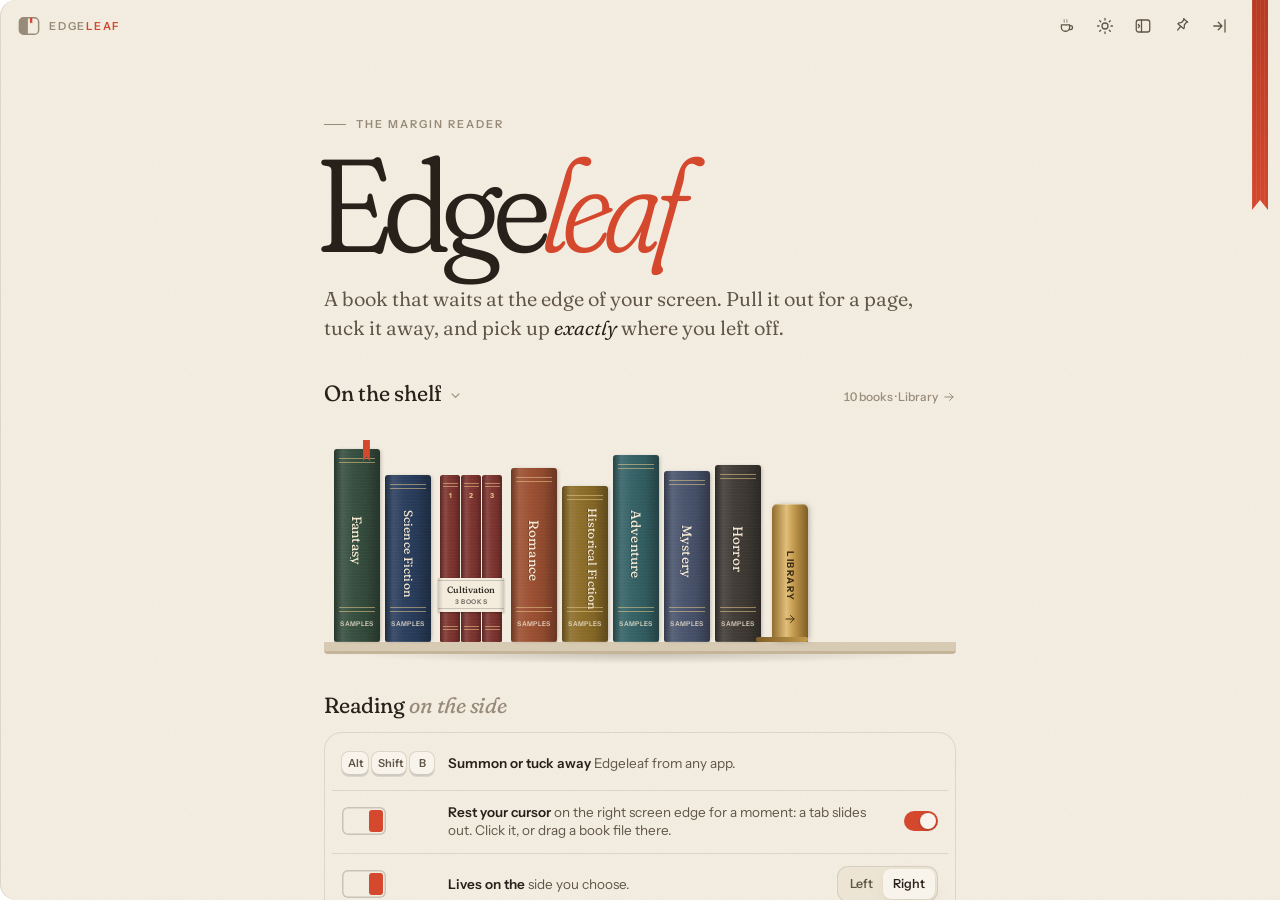
==== commit 6f6f1513: "Update the download page" ====
--- a/demo/index.html
+++ b/demo/index.html
@@ -4,10 +4,10 @@
     <meta charset="UTF-8" />
     <meta name="viewport" content="width=device-width, initial-scale=1.0" />
     <title>Edgeleaf</title>
-    <script type="module" crossorigin src="./assets/main-uQHDrkDy.js"></script>
+    <script type="module" crossorigin src="./assets/main-BB53250q.js"></script>
     <link rel="modulepreload" crossorigin href="./assets/core-wILW7VWW.js">
     <link rel="modulepreload" crossorigin href="./assets/preload-helper-uBIymjUX.js">
-    <link rel="modulepreload" crossorigin href="./assets/formats-BS9eq_yO.js">
+    <link rel="modulepreload" crossorigin href="./assets/formats-B93TeuXE.js">
     <link rel="stylesheet" crossorigin href="./assets/main-HCdjuvVk.css">
   </head>
   <body>
